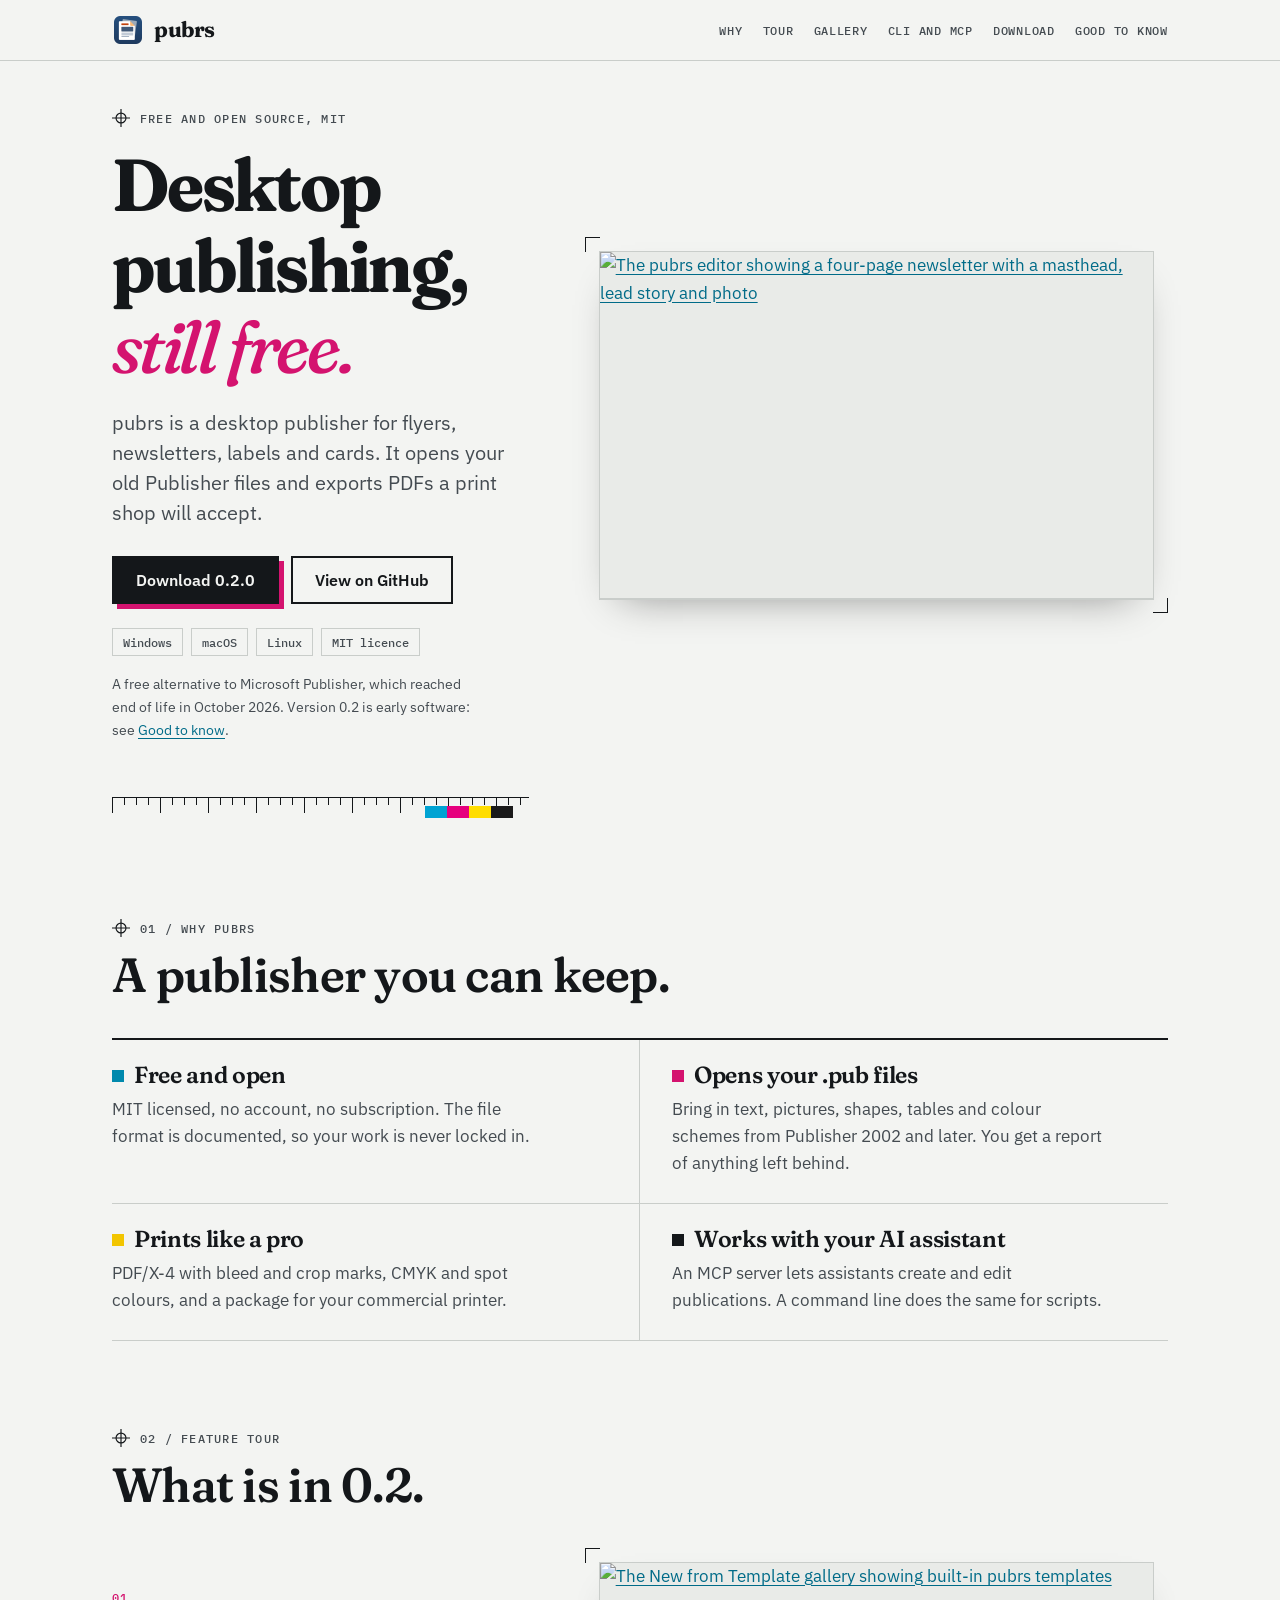
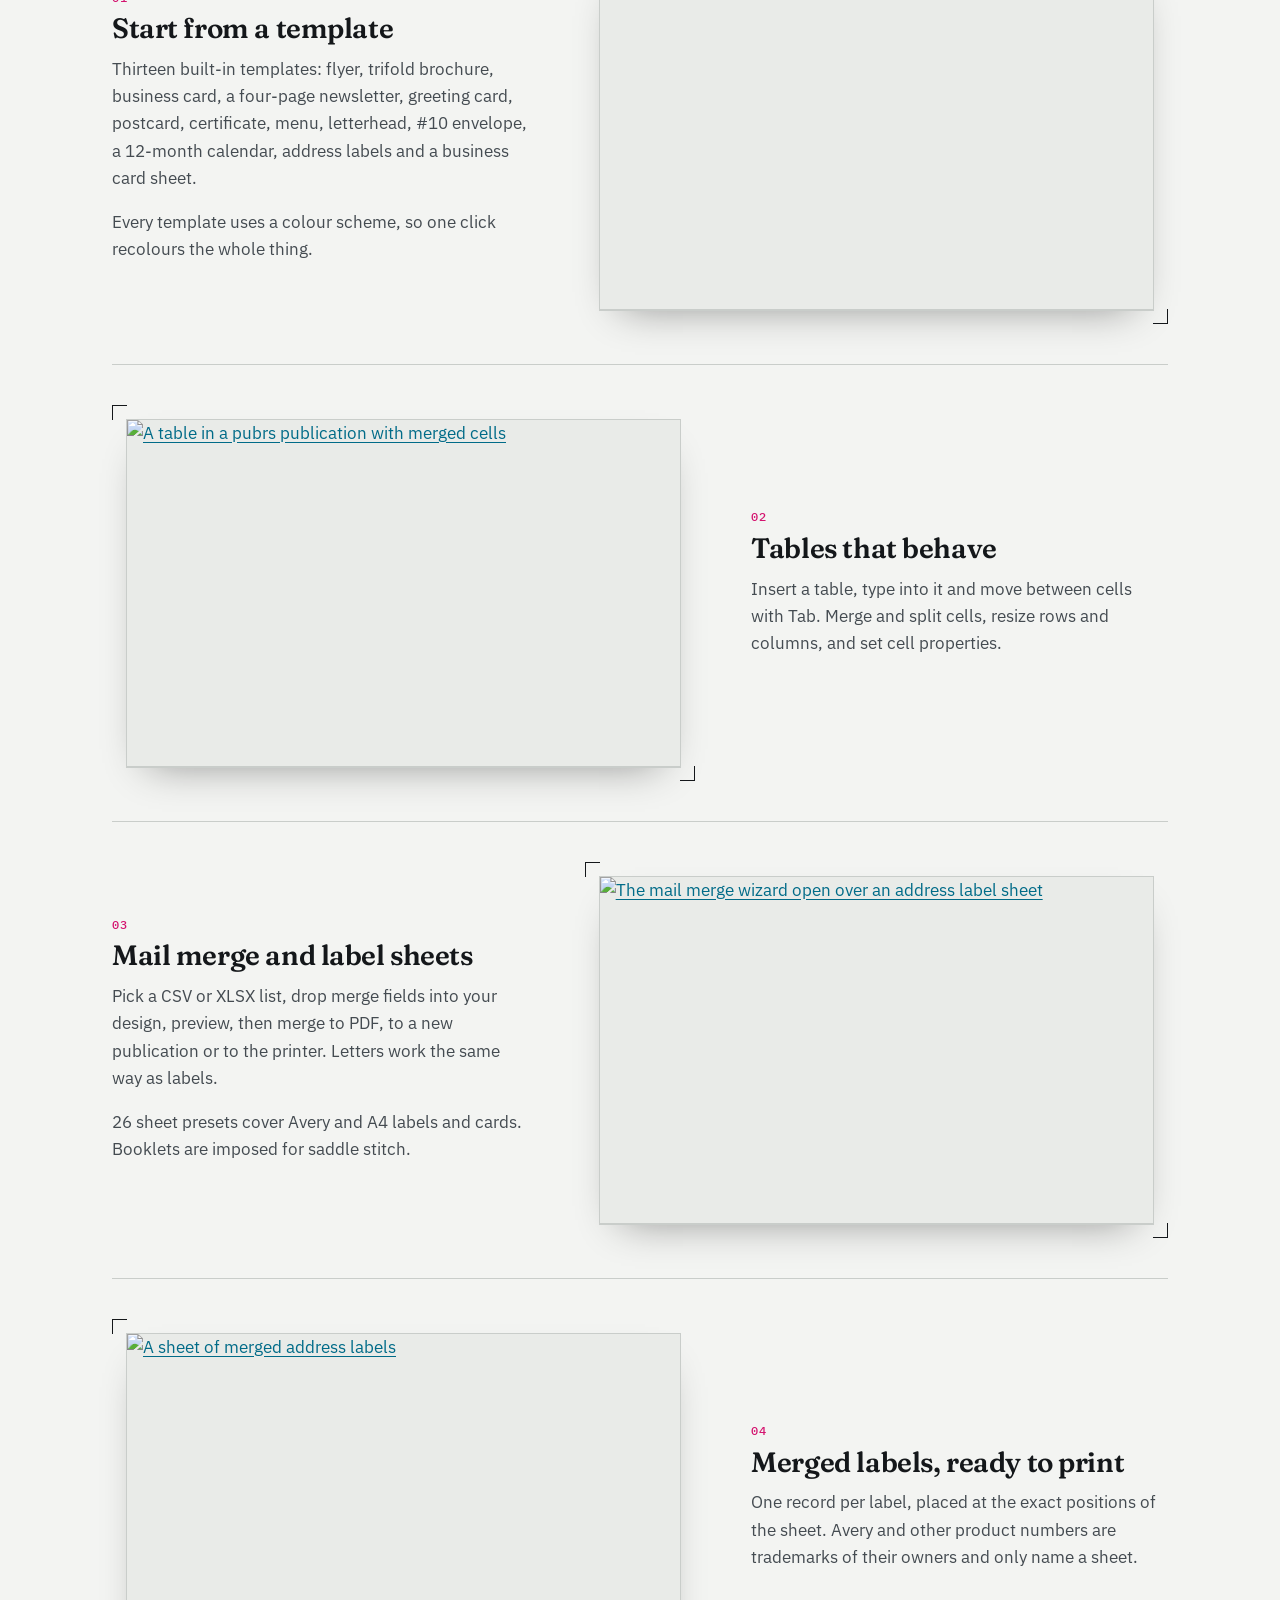
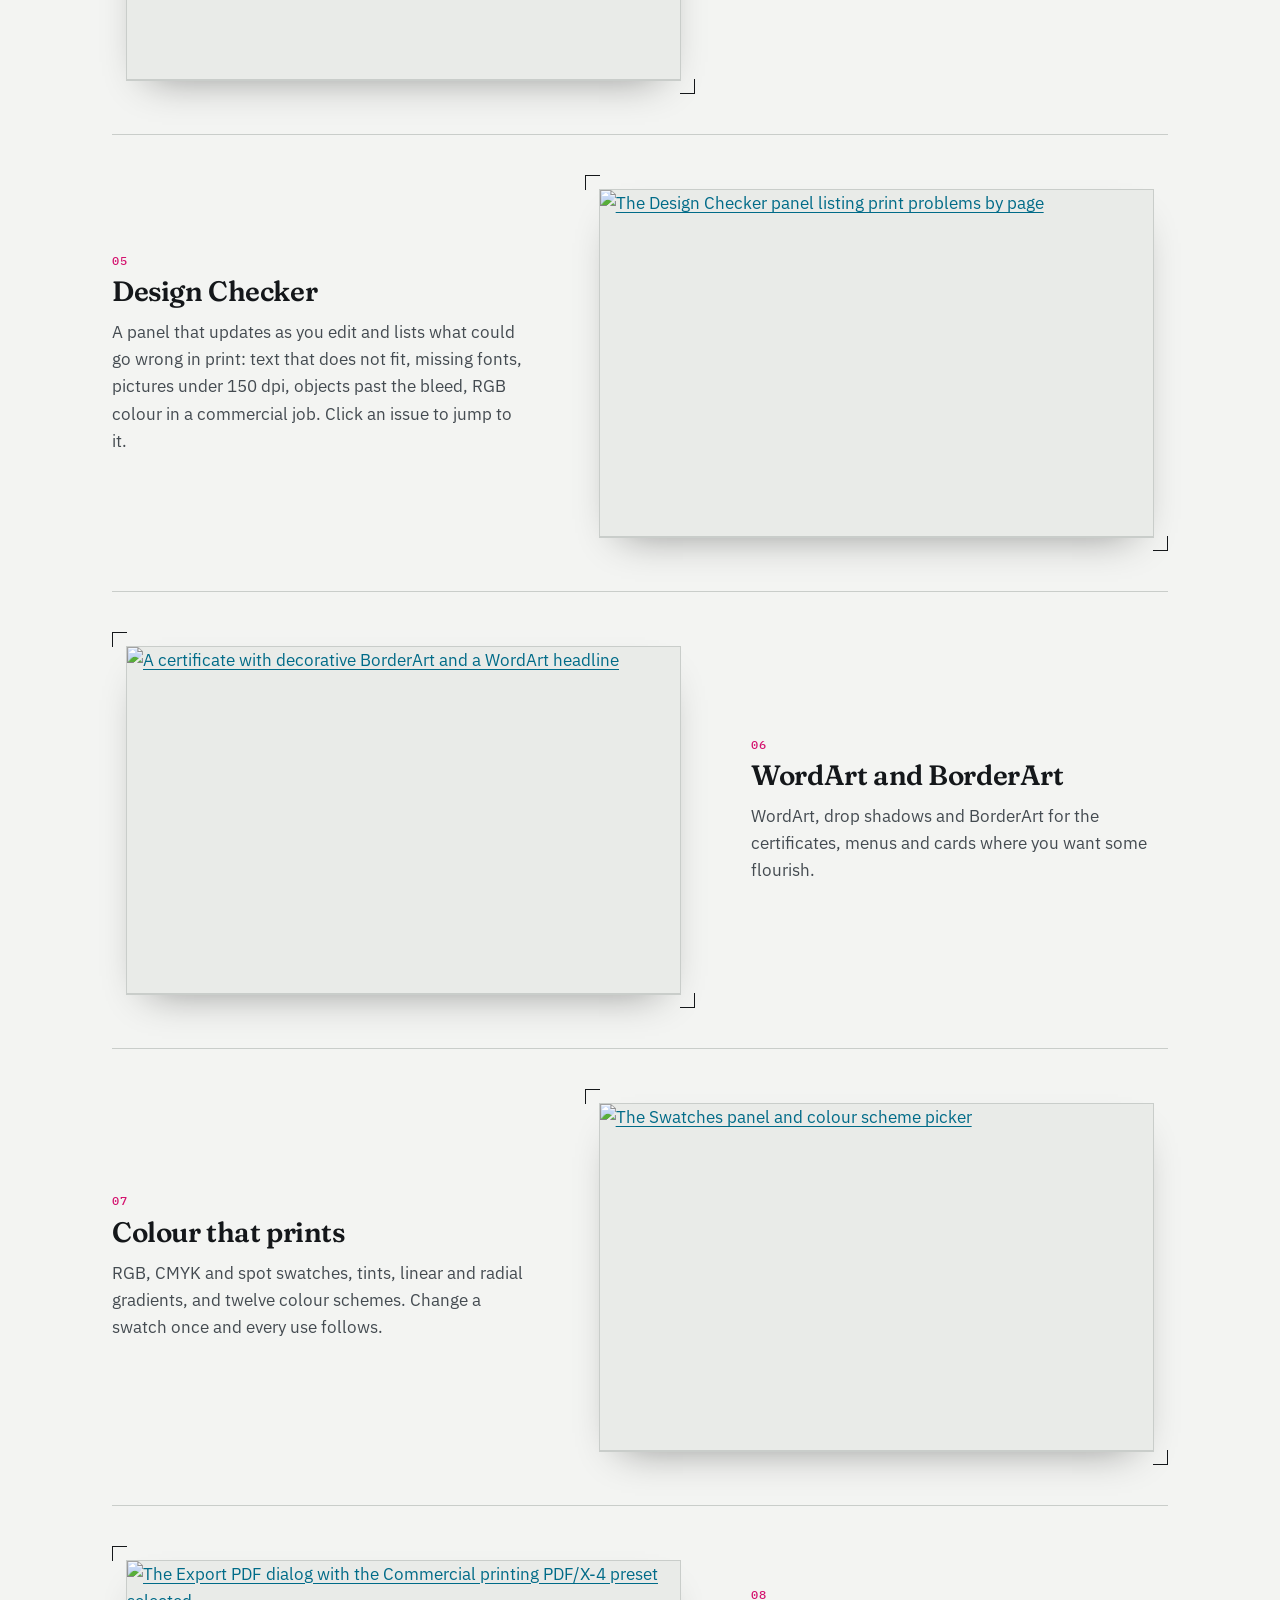
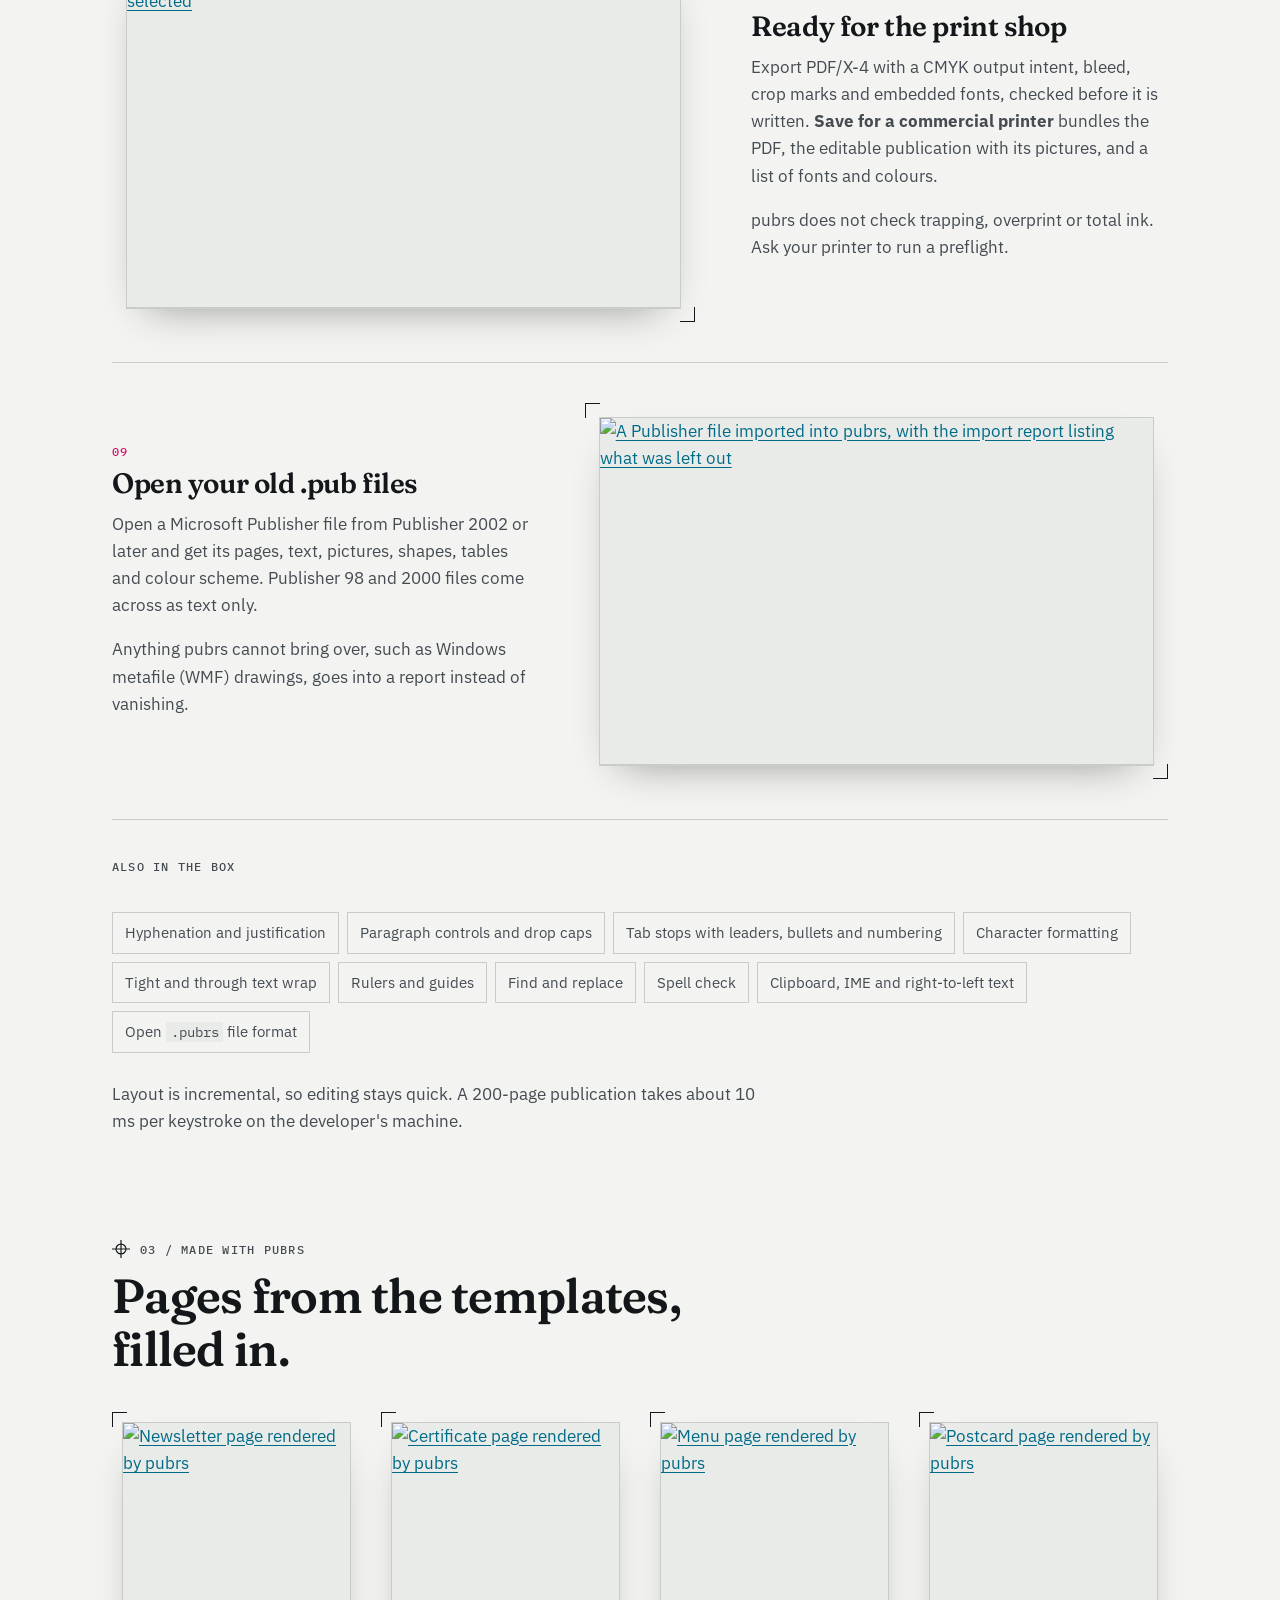
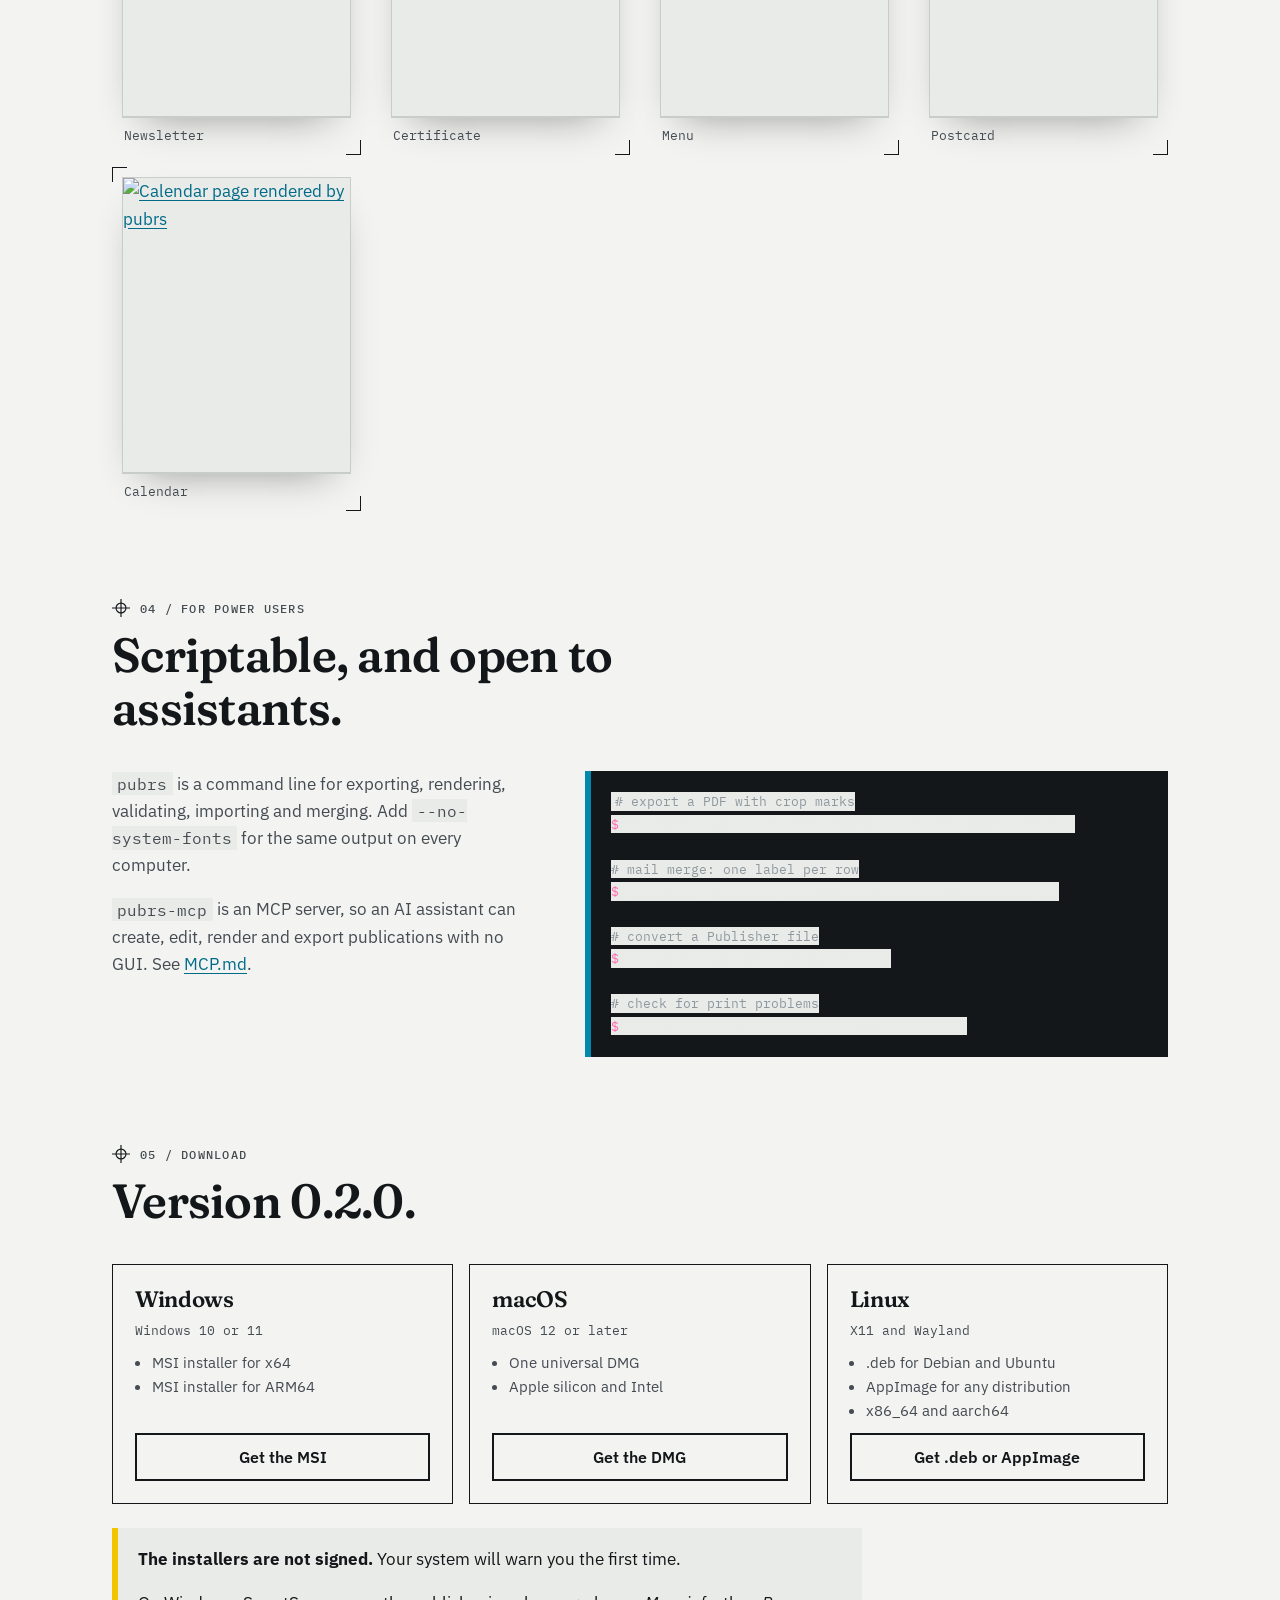
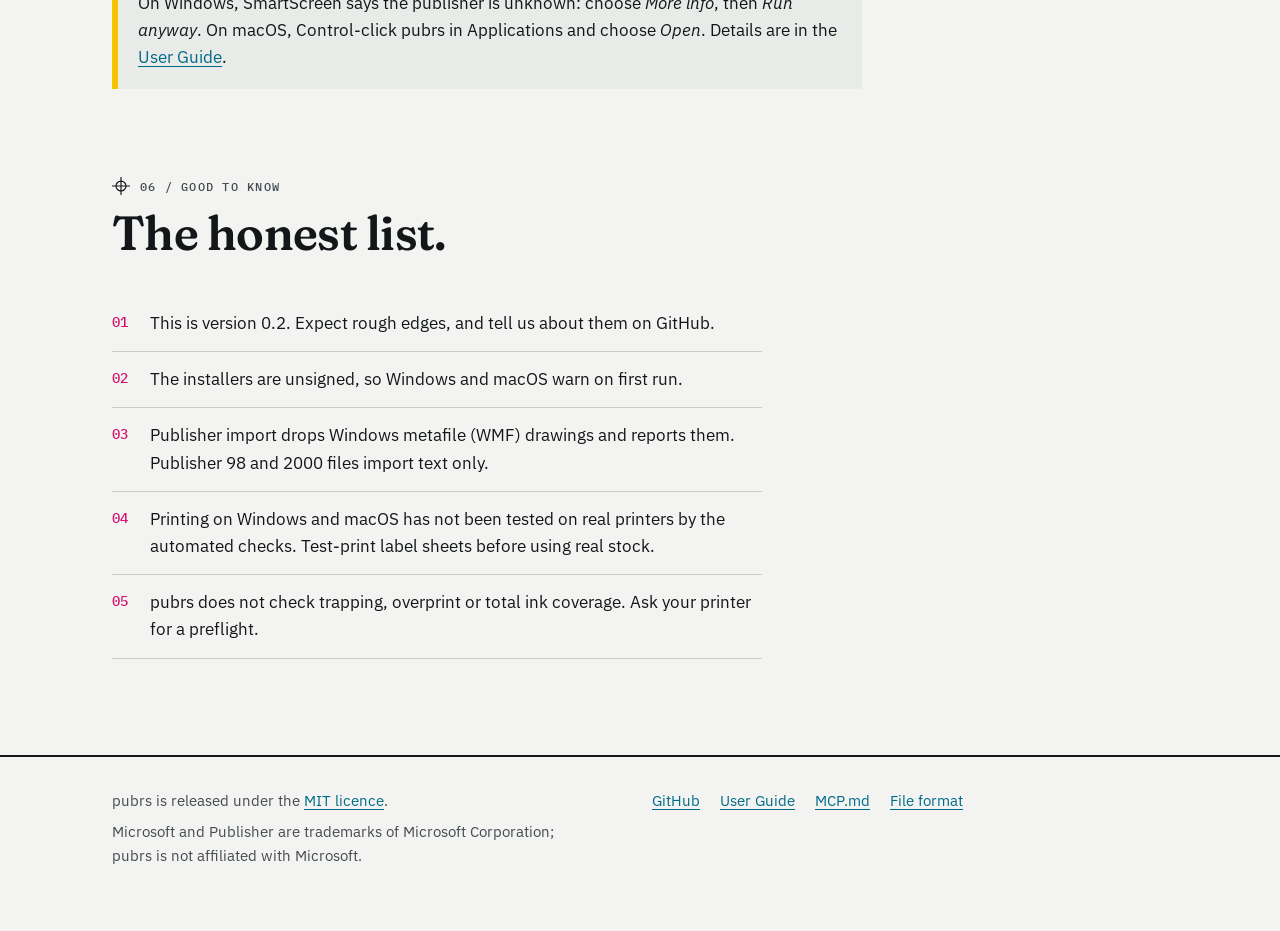
==== site/index.html @ 3fe3d88b "feat(site): project website, README and Pages workflow Co-Authored-By: Claude Opus 5.5 <noreply@anth" ====
<!doctype html>
<html lang="en">
<head>
<meta charset="utf-8">
<meta name="viewport" content="width=device-width, initial-scale=1">
<title>pubrs - a free desktop publisher</title>
<meta name="description" content="pubrs is a free, open-source desktop publishing app for Windows, macOS and Linux. It opens Microsoft Publisher (.pub) files and exports print-shop PDF/X-4.">
<meta property="og:type" content="website">
<meta property="og:title" content="pubrs - a free desktop publisher">
<meta property="og:description" content="Free, open-source desktop publishing for Windows, macOS and Linux. Opens .pub files, mail merge, labels, PDF/X-4 for print shops.">
<meta property="og:image" content="https://donaldsteele.github.io/pubrs/assets/screens/newsletter.png">
<meta property="og:url" content="https://donaldsteele.github.io/pubrs/">
<meta name="twitter:card" content="summary_large_image">
<meta name="color-scheme" content="light dark">
<link rel="icon" type="image/png" href="favicon.png">
<link rel="apple-touch-icon" href="icon.png">
<link rel="preconnect" href="https://fonts.googleapis.com">
<link rel="preconnect" href="https://fonts.gstatic.com" crossorigin>
<link href="https://fonts.googleapis.com/css2?family=Fraunces:ital,opsz,wght@0,9..144,500..700;1,9..144,500&amp;family=IBM+Plex+Mono:wght@400;500&amp;family=IBM+Plex+Sans:wght@400;500;600&amp;display=swap" rel="stylesheet">
<link rel="stylesheet" href="styles.css">
</head>
<body>
<a class="skip" href="#main">Skip to content</a>
<header class="top">
<div class="wrap">
<a class="brand" href="#top"><img src="icon.png" width="32" height="32" alt="">pubrs</a>
<nav aria-label="Sections"><a href="#why">Why</a><a href="#tour" class="opt">Tour</a><a href="#made" class="opt">Gallery</a><a href="#power" class="opt">CLI and MCP</a><a href="#download">Download</a><a href="#good-to-know" class="opt">Good to know</a></nav>
</div>
</header>
<main id="main">
<div class="hero" id="top">
<div class="wrap">
<div>
<p class="folio"><svg class="reg" viewBox="0 0 20 20" fill="none" stroke="currentColor" stroke-width="1.3" aria-hidden="true"><circle cx="10" cy="10" r="5.5"/><path d="M10 0v20M0 10h20"/></svg><span>Free and open source, MIT</span></p>
<h1>Desktop publishing, <em>still free.</em></h1>
<p class="lede">pubrs is a desktop publisher for flyers, newsletters, labels and cards. It opens your old Publisher files and exports PDFs a print shop will accept.</p>
<div class="cta"><a class="btn primary" href="https://github.com/donaldsteele/pubrs/releases/latest">Download 0.2.0</a><a class="btn secondary" href="https://github.com/donaldsteele/pubrs">View on GitHub</a></div>
<ul class="badges" aria-label="Platforms"><li>Windows</li><li>macOS</li><li>Linux</li><li>MIT licence</li></ul>
<p class="hero-note">A free alternative to Microsoft Publisher, which reached end of life in October 2026. Version 0.2 is early software: see <a href="#good-to-know">Good to know</a>.</p>
</div>
<figure class="frame"><a href="assets/screens/newsletter.png" aria-label="Open full size: a newsletter in pubrs"><img src="assets/screens/newsletter.png" width="1600" height="1000" alt="The pubrs editor showing a four-page newsletter with a masthead, lead story and photo" fetchpriority="high"></a></figure>
</div>
<div class="wrap"><div class="ruler" role="presentation"><span class="cmyk" aria-hidden="true"><i></i><i></i><i></i><i></i></span></div></div>
</div>

<section id="why"><div class="wrap">
<div class="sec-head"><p class="folio"><svg class="reg" viewBox="0 0 20 20" fill="none" stroke="currentColor" stroke-width="1.3" aria-hidden="true"><circle cx="10" cy="10" r="5.5"/><path d="M10 0v20M0 10h20"/></svg><span>01 / Why pubrs</span></p><h2>A publisher you can keep.</h2></div>
<div class="why">
<div><h3><span style="background:var(--cyan)"></span>Free and open</h3><p>MIT licensed, no account, no subscription. The file format is documented, so your work is never locked in.</p></div>
<div><h3><span style="background:var(--magenta)"></span>Opens your .pub files</h3><p>Bring in text, pictures, shapes, tables and colour schemes from Publisher 2002 and later. You get a report of anything left behind.</p></div>
<div><h3><span style="background:var(--yellow)"></span>Prints like a pro</h3><p>PDF/X-4 with bleed and crop marks, CMYK and spot colours, and a package for your commercial printer.</p></div>
<div><h3><span style="background:var(--ink)"></span>Works with your AI assistant</h3><p>An MCP server lets assistants create and edit publications. A command line does the same for scripts.</p></div>
</div>
</div></section>

<section id="tour"><div class="wrap">
<div class="sec-head"><p class="folio"><svg class="reg" viewBox="0 0 20 20" fill="none" stroke="currentColor" stroke-width="1.3" aria-hidden="true"><circle cx="10" cy="10" r="5.5"/><path d="M10 0v20M0 10h20"/></svg><span>02 / Feature tour</span></p><h2>What is in 0.2.</h2></div>
<article class="row"><div><span class="tag">01</span><h3>Start from a template</h3><p>Thirteen built-in templates: flyer, trifold brochure, business card, a four-page newsletter, greeting card, postcard, certificate, menu, letterhead, #10 envelope, a 12-month calendar, address labels and a business card sheet.</p><p>Every template uses a colour scheme, so one click recolours the whole thing.</p></div><figure class="frame "><a href="assets/screens/templates.png" aria-label="Open full size: The New from Template gallery showing built-in pubrs templates"><img src="assets/screens/templates.png" width="1600" height="1000" loading="lazy" alt="The New from Template gallery showing built-in pubrs templates"></a></figure></article>
<article class="row flip"><div><span class="tag">02</span><h3>Tables that behave</h3><p>Insert a table, type into it and move between cells with Tab. Merge and split cells, resize rows and columns, and set cell properties.</p></div><figure class="frame "><a href="assets/screens/tables.png" aria-label="Open full size: A table in a pubrs publication with merged cells"><img src="assets/screens/tables.png" width="1600" height="1000" loading="lazy" alt="A table in a pubrs publication with merged cells"></a></figure></article>
<article class="row"><div><span class="tag">03</span><h3>Mail merge and label sheets</h3><p>Pick a CSV or XLSX list, drop merge fields into your design, preview, then merge to PDF, to a new publication or to the printer. Letters work the same way as labels.</p><p>26 sheet presets cover Avery and A4 labels and cards. Booklets are imposed for saddle stitch.</p></div><figure class="frame "><a href="assets/screens/mail-merge.png" aria-label="Open full size: The mail merge wizard open over an address label sheet"><img src="assets/screens/mail-merge.png" width="1600" height="1000" loading="lazy" alt="The mail merge wizard open over an address label sheet"></a></figure></article>
<article class="row flip"><div><span class="tag">04</span><h3>Merged labels, ready to print</h3><p>One record per label, placed at the exact positions of the sheet. Avery and other product numbers are trademarks of their owners and only name a sheet.</p></div><figure class="frame "><a href="assets/screens/merged-labels.png" aria-label="Open full size: A sheet of merged address labels"><img src="assets/screens/merged-labels.png" width="1600" height="1000" loading="lazy" alt="A sheet of merged address labels"></a></figure></article>
<article class="row"><div><span class="tag">05</span><h3>Design Checker</h3><p>A panel that updates as you edit and lists what could go wrong in print: text that does not fit, missing fonts, pictures under 150 dpi, objects past the bleed, RGB colour in a commercial job. Click an issue to jump to it.</p></div><figure class="frame "><a href="assets/screens/design-checker.png" aria-label="Open full size: The Design Checker panel listing print problems by page"><img src="assets/screens/design-checker.png" width="1600" height="1000" loading="lazy" alt="The Design Checker panel listing print problems by page"></a></figure></article>
<article class="row flip"><div><span class="tag">06</span><h3>WordArt and BorderArt</h3><p>WordArt, drop shadows and BorderArt for the certificates, menus and cards where you want some flourish.</p></div><figure class="frame "><a href="assets/screens/wordart.png" aria-label="Open full size: A certificate with decorative BorderArt and a WordArt headline"><img src="assets/screens/wordart.png" width="1600" height="1000" loading="lazy" alt="A certificate with decorative BorderArt and a WordArt headline"></a></figure></article>
<article class="row"><div><span class="tag">07</span><h3>Colour that prints</h3><p>RGB, CMYK and spot swatches, tints, linear and radial gradients, and twelve colour schemes. Change a swatch once and every use follows.</p></div><figure class="frame "><a href="assets/screens/colour.png" aria-label="Open full size: The Swatches panel and colour scheme picker"><img src="assets/screens/colour.png" width="1600" height="1000" loading="lazy" alt="The Swatches panel and colour scheme picker"></a></figure></article>
<article class="row flip"><div><span class="tag">08</span><h3>Ready for the print shop</h3><p>Export PDF/X-4 with a CMYK output intent, bleed, crop marks and embedded fonts, checked before it is written. <strong>Save for a commercial printer</strong> bundles the PDF, the editable publication with its pictures, and a list of fonts and colours.</p><p>pubrs does not check trapping, overprint or total ink. Ask your printer to run a preflight.</p></div><figure class="frame "><a href="assets/screens/export.png" aria-label="Open full size: The Export PDF dialog with the Commercial printing PDF/X-4 preset selected"><img src="assets/screens/export.png" width="1600" height="1000" loading="lazy" alt="The Export PDF dialog with the Commercial printing PDF/X-4 preset selected"></a></figure></article>
<article class="row"><div><span class="tag">09</span><h3>Open your old .pub files</h3><p>Open a Microsoft Publisher file from Publisher 2002 or later and get its pages, text, pictures, shapes, tables and colour scheme. Publisher 98 and 2000 files come across as text only.</p><p>Anything pubrs cannot bring over, such as Windows metafile (WMF) drawings, goes into a report instead of vanishing.</p></div><figure class="frame "><a href="assets/screens/pub-import.png" aria-label="Open full size: A Publisher file imported into pubrs, with the import report listing what was left out"><img src="assets/screens/pub-import.png" width="1600" height="1000" loading="lazy" alt="A Publisher file imported into pubrs, with the import report listing what was left out"></a></figure></article>
<p class="also-title">Also in the box</p>
<ul class="also"><li>Hyphenation and justification</li><li>Paragraph controls and drop caps</li><li>Tab stops with leaders, bullets and numbering</li><li>Character formatting</li><li>Tight and through text wrap</li><li>Rulers and guides</li><li>Find and replace</li><li>Spell check</li><li>Clipboard, IME and right-to-left text</li><li>Open <code>.pubrs</code> file format</li></ul>
<p class="prose" style="color:var(--ink-2);margin-top:28px">Layout is incremental, so editing stays quick. A 200-page publication takes about 10 ms per keystroke on the developer's machine.</p>
</div></section>

<section id="made"><div class="wrap">
<div class="sec-head"><p class="folio"><svg class="reg" viewBox="0 0 20 20" fill="none" stroke="currentColor" stroke-width="1.3" aria-hidden="true"><circle cx="10" cy="10" r="5.5"/><path d="M10 0v20M0 10h20"/></svg><span>03 / Made with pubrs</span></p><h2>Pages from the templates, filled in.</h2></div>
<div class="gallery"><figure class="frame page"><a href="assets/screens/render-newsletter.png" aria-label="Open full size: Newsletter page rendered by pubrs"><img src="assets/screens/render-newsletter.png" width="850" height="1100" loading="lazy" alt="Newsletter page rendered by pubrs"></a><figcaption>Newsletter</figcaption></figure><figure class="frame page"><a href="assets/screens/render-certificate.png" aria-label="Open full size: Certificate page rendered by pubrs"><img src="assets/screens/render-certificate.png" width="850" height="1100" loading="lazy" alt="Certificate page rendered by pubrs"></a><figcaption>Certificate</figcaption></figure><figure class="frame page"><a href="assets/screens/render-menu.png" aria-label="Open full size: Menu page rendered by pubrs"><img src="assets/screens/render-menu.png" width="850" height="1100" loading="lazy" alt="Menu page rendered by pubrs"></a><figcaption>Menu</figcaption></figure><figure class="frame page"><a href="assets/screens/render-postcard.png" aria-label="Open full size: Postcard page rendered by pubrs"><img src="assets/screens/render-postcard.png" width="850" height="1100" loading="lazy" alt="Postcard page rendered by pubrs"></a><figcaption>Postcard</figcaption></figure><figure class="frame page"><a href="assets/screens/render-calendar.png" aria-label="Open full size: Calendar page rendered by pubrs"><img src="assets/screens/render-calendar.png" width="850" height="1100" loading="lazy" alt="Calendar page rendered by pubrs"></a><figcaption>Calendar</figcaption></figure></div>
</div></section>

<section id="power"><div class="wrap">
<div class="sec-head"><p class="folio"><svg class="reg" viewBox="0 0 20 20" fill="none" stroke="currentColor" stroke-width="1.3" aria-hidden="true"><circle cx="10" cy="10" r="5.5"/><path d="M10 0v20M0 10h20"/></svg><span>04 / For power users</span></p><h2>Scriptable, and open to assistants.</h2></div>
<div class="power">
<div>
<p><code>pubrs</code> is a command line for exporting, rendering, validating, importing and merging. Add <code>--no-system-fonts</code> for the same output on every computer.</p>
<p><code>pubrs-mcp</code> is an MCP server, so an AI assistant can create, edit, render and export publications with no GUI. See <a href="https://github.com/donaldsteele/pubrs/blob/main/MCP.md">MCP.md</a>.</p>
</div>
<pre aria-label="Command line examples"><code><span class="c"># export a PDF with crop marks</span>
<span class="p">$ </span>pubrs export brochure.pubrs -o brochure.pdf --crop-marks

<span class="c"># mail merge: one label per row</span>
<span class="p">$ </span>pubrs merge labels.pubrs --data list.csv -o labels.pdf

<span class="c"># convert a Publisher file</span>
<span class="p">$ </span>pubrs import old.pub -o new.pubrs

<span class="c"># check for print problems</span>
<span class="p">$ </span>pubrs validate brochure.pubrs --commercial</code></pre>
</div>
</div></section>

<section id="download"><div class="wrap">
<div class="sec-head"><p class="folio"><svg class="reg" viewBox="0 0 20 20" fill="none" stroke="currentColor" stroke-width="1.3" aria-hidden="true"><circle cx="10" cy="10" r="5.5"/><path d="M10 0v20M0 10h20"/></svg><span>05 / Download</span></p><h2>Version 0.2.0.</h2></div>
<div class="dl">
<div class="card"><h3>Windows</h3><p class="req">Windows 10 or 11</p><ul><li>MSI installer for x64</li><li>MSI installer for ARM64</li></ul><a class="btn" href="https://github.com/donaldsteele/pubrs/releases/latest">Get the MSI</a></div>
<div class="card"><h3>macOS</h3><p class="req">macOS 12 or later</p><ul><li>One universal DMG</li><li>Apple silicon and Intel</li></ul><a class="btn" href="https://github.com/donaldsteele/pubrs/releases/latest">Get the DMG</a></div>
<div class="card"><h3>Linux</h3><p class="req">X11 and Wayland</p><ul><li>.deb for Debian and Ubuntu</li><li>AppImage for any distribution</li><li>x86_64 and aarch64</li></ul><a class="btn" href="https://github.com/donaldsteele/pubrs/releases/latest">Get .deb or AppImage</a></div>
</div>
<div class="warn">
<p><strong>The installers are not signed.</strong> Your system will warn you the first time.</p>
<p>On Windows, SmartScreen says the publisher is unknown: choose <em>More info</em>, then <em>Run anyway</em>. On macOS, Control-click pubrs in Applications and choose <em>Open</em>. Details are in the <a href="https://github.com/donaldsteele/pubrs/blob/main/USER_GUIDE.md">User Guide</a>.</p>
</div>
</div></section>

<section id="good-to-know"><div class="wrap">
<div class="sec-head"><p class="folio"><svg class="reg" viewBox="0 0 20 20" fill="none" stroke="currentColor" stroke-width="1.3" aria-hidden="true"><circle cx="10" cy="10" r="5.5"/><path d="M10 0v20M0 10h20"/></svg><span>06 / Good to know</span></p><h2>The honest list.</h2></div>
<ol class="good">
<li><span>This is version 0.2. Expect rough edges, and tell us about them on GitHub.</span></li>
<li><span>The installers are unsigned, so Windows and macOS warn on first run.</span></li>
<li><span>Publisher import drops Windows metafile (WMF) drawings and reports them. Publisher 98 and 2000 files import text only.</span></li>
<li><span>Printing on Windows and macOS has not been tested on real printers by the automated checks. Test-print label sheets before using real stock.</span></li>
<li><span>pubrs does not check trapping, overprint or total ink coverage. Ask your printer for a preflight.</span></li>
</ol>
</div></section>
</main>

<footer>
<div class="wrap">
<div>
<p>pubrs is released under the <a href="https://github.com/donaldsteele/pubrs/blob/main/LICENSE">MIT licence</a>.</p>
<p>Microsoft and Publisher are trademarks of Microsoft Corporation; pubrs is not affiliated with Microsoft.</p>
</div>
<ul aria-label="Documentation">
<li><a href="https://github.com/donaldsteele/pubrs">GitHub</a></li>
<li><a href="https://github.com/donaldsteele/pubrs/blob/main/USER_GUIDE.md">User Guide</a></li>
<li><a href="https://github.com/donaldsteele/pubrs/blob/main/MCP.md">MCP.md</a></li>
<li><a href="https://github.com/donaldsteele/pubrs/blob/main/FILE_FORMAT.md">File format</a></li>
</ul>
</div>
</footer>
</body>
</html>
---- site/styles.css ----
:root {
  --paper: #f3f4f2;
  --paper-2: #e9ebe8;
  --ink: #14171a;
  --ink-2: #444b51;
  --rule: #c9cdca;
  --cyan: #0089ad;
  --cyan-text: #006b88;
  --magenta: #d4136f;
  --yellow: #f2c500;
  --btn-bg: #14171a;
  --btn-fg: #f3f4f2;
  --frame: #ffffff;
  --display: "Fraunces", "Iowan Old Style", "Palatino Linotype", Palatino, Georgia, serif;
  --body: "IBM Plex Sans", "Segoe UI", system-ui, -apple-system, "Helvetica Neue", Arial, sans-serif;
  --mono: "IBM Plex Mono", ui-monospace, "SF Mono", Menlo, Consolas, "Liberation Mono", monospace;
}
@media (prefers-color-scheme: dark) {
  :root {
    --paper: #101315;
    --paper-2: #181c1f;
    --ink: #eceeed;
    --ink-2: #aab1b6;
    --rule: #2f363b;
    --cyan: #3cc0e3;
    --cyan-text: #5cc9e8;
    --magenta: #ff5ba6;
    --yellow: #ffd426;
    --btn-bg: #eceeed;
    --btn-fg: #101315;
    --frame: #1d2226;
  }
}

* { box-sizing: border-box; }
html { scroll-behavior: smooth; -webkit-text-size-adjust: 100%; }
@media (prefers-reduced-motion: reduce) { html { scroll-behavior: auto; } * { transition: none !important; } }

body {
  margin: 0;
  background: var(--paper);
  color: var(--ink);
  font: 400 1.0625rem/1.6 var(--body);
  overflow-wrap: break-word;
}
img { max-width: 100%; height: auto; display: block; }
a { color: var(--cyan-text); text-underline-offset: 3px; }
a:hover { color: var(--magenta); }
:focus-visible { outline: 3px solid var(--magenta); outline-offset: 3px; border-radius: 2px; }
code, pre, kbd { font-family: var(--mono); }
code { font-size: 0.92em; background: var(--paper-2); padding: 0.1em 0.35em; }
h1, h2, h3 { font-family: var(--display); font-weight: 600; line-height: 1.1; letter-spacing: -0.015em; margin: 0; font-variation-settings: "SOFT" 50, "WONK" 0; }
p { margin: 0 0 1em; }

.wrap { width: 100%; max-width: 70rem; margin: 0 auto; padding: 0 16px; }
@media (min-width: 720px) { .wrap { padding: 0 32px; } }
.prose { max-width: 65ch; }

.skip { position: absolute; left: -999px; top: 0; background: var(--ink); color: var(--paper); padding: 8px 14px; z-index: 10; }
.skip:focus { left: 8px; top: 8px; }

/* header */
.top { border-bottom: 1px solid var(--rule); }
.top .wrap { display: flex; align-items: center; justify-content: space-between; gap: 16px; padding-top: 14px; padding-bottom: 14px; flex-wrap: wrap; }
.brand { display: inline-flex; align-items: center; gap: 10px; font: 700 1.35rem/1 var(--display); color: var(--ink); text-decoration: none; letter-spacing: -0.02em; }
.brand img { width: 32px; height: 32px; }
.top nav { display: flex; gap: 6px 20px; flex-wrap: wrap; font: 500 0.78rem/1 var(--mono); text-transform: uppercase; letter-spacing: 0.06em; }
.top nav a { color: var(--ink-2); text-decoration: none; padding: 8px 0; }
.top nav a:hover { color: var(--magenta); }
@media (max-width: 560px) { .top nav .opt { display: none; } }

/* hero */
.hero { padding: 48px 0 0; position: relative; }
.hero .wrap { display: grid; gap: 40px; }
@media (min-width: 960px) { .hero .wrap { grid-template-columns: minmax(0, 5fr) minmax(0, 7fr); align-items: center; gap: 56px; } }
.folio { font: 500 0.78rem/1.2 var(--mono); text-transform: uppercase; letter-spacing: 0.1em; color: var(--ink-2); margin-bottom: 18px; display: flex; align-items: center; gap: 10px; }
.reg { width: 18px; height: 18px; flex: none; color: var(--ink); }
.hero h1 { font-size: clamp(2.6rem, 7vw, 4.6rem); font-weight: 700; letter-spacing: -0.03em; }
.hero h1 em { font-style: italic; font-weight: 500; color: var(--magenta); }
.lede { font-size: 1.25rem; line-height: 1.5; color: var(--ink-2); margin: 20px 0 28px; max-width: 34ch; }
.cta { display: flex; flex-wrap: wrap; gap: 12px; margin-bottom: 24px; }
.btn { display: inline-flex; align-items: center; min-height: 48px; padding: 0 22px; font: 600 1rem/1 var(--body); text-decoration: none; border: 2px solid var(--ink); color: var(--ink); background: transparent; }
.btn.primary { background: var(--btn-bg); color: var(--btn-fg); box-shadow: 5px 5px 0 var(--magenta); }
.btn.primary:hover { color: var(--btn-fg); transform: translate(-1px, -1px); box-shadow: 6px 6px 0 var(--magenta); }
.btn.secondary:hover { background: var(--ink); color: var(--paper); }
.badges { list-style: none; margin: 0; padding: 0; display: flex; flex-wrap: wrap; gap: 8px; font: 500 0.78rem/1 var(--mono); }
.badges li { border: 1px solid var(--rule); padding: 7px 10px; color: var(--ink-2); }
.hero-note { font-size: 0.9rem; color: var(--ink-2); margin: 16px 0 0; max-width: 46ch; }

/* ruler under hero */
.ruler { margin-top: 56px; height: 34px; border-top: 1px solid var(--ink); position: relative; color: var(--ink-2);
  background:
    repeating-linear-gradient(90deg, var(--ink) 0 1px, transparent 1px 12px) 0 0 / 100% 7px no-repeat,
    repeating-linear-gradient(90deg, var(--ink) 0 1px, transparent 1px 48px) 0 0 / 100% 15px no-repeat; }
.cmyk { position: absolute; right: 16px; top: 8px; display: flex; gap: 0; }
.cmyk i { width: 22px; height: 12px; display: block; }
.cmyk i:nth-child(1) { background: #00a3d3; } .cmyk i:nth-child(2) { background: #e6007e; }
.cmyk i:nth-child(3) { background: #ffdd00; } .cmyk i:nth-child(4) { background: #1a1a1a; }
@media (prefers-color-scheme: dark) { .cmyk i:nth-child(4) { background: #eceeed; } }

/* image frames with crop marks */
.frame { margin: 0; position: relative; padding: 14px; }
.frame a { display: block; background: var(--frame); border: 1px solid var(--rule); box-shadow: 0 1px 0 var(--rule), 0 18px 40px -22px rgba(0, 0, 0, 0.45); }
.frame img { width: 100%; aspect-ratio: 16 / 10; object-fit: cover; object-position: top left; background:
  linear-gradient(var(--paper-2), var(--paper-2)); }
.frame.page img { aspect-ratio: 17 / 22; object-fit: contain; object-position: center; }
.frame::before, .frame::after { content: ""; position: absolute; width: 14px; height: 14px; border-color: var(--ink); border-style: solid; pointer-events: none; }
.frame::before { top: 0; left: 0; border-width: 1px 0 0 1px; }
.frame::after { bottom: 0; right: 0; border-width: 0 1px 1px 0; }
.frame figcaption { font: 400 0.8rem/1.4 var(--mono); color: var(--ink-2); padding: 10px 2px 0; }

/* sections */
section { padding: 88px 0 0; }
.sec-head { margin-bottom: 36px; }
.sec-head .folio { margin-bottom: 12px; }
.sec-head h2 { font-size: clamp(1.9rem, 4.5vw, 3rem); max-width: 20ch; }

.why { display: grid; gap: 0; border-top: 2px solid var(--ink); }
@media (min-width: 720px) { .why { grid-template-columns: repeat(2, 1fr); } .why > div:nth-child(odd) { border-right: 1px solid var(--rule); padding-right: 32px; } .why > div:nth-child(even) { padding-left: 32px; } }
.why > div { padding: 22px 0 26px; border-bottom: 1px solid var(--rule); }
.why h3 { font-size: 1.45rem; margin-bottom: 8px; }
.why h3 span { display: inline-block; width: 12px; height: 12px; margin-right: 10px; vertical-align: 1px; }
.why p { margin: 0; color: var(--ink-2); max-width: 44ch; }

.row { display: grid; gap: 22px; padding: 40px 0; border-bottom: 1px solid var(--rule); align-items: center; }
.row:first-of-type { padding-top: 0; }
@media (min-width: 900px) {
  .row { grid-template-columns: minmax(0, 5fr) minmax(0, 7fr); gap: 56px; }
  .row.flip { grid-template-columns: minmax(0, 7fr) minmax(0, 5fr); }
  .row.flip .frame { order: -1; }
}
.row h3 { font-size: 1.75rem; margin-bottom: 12px; }
.row p { color: var(--ink-2); max-width: 52ch; }
.row ul { margin: 0; padding-left: 1.1em; color: var(--ink-2); max-width: 52ch; }
.row li { margin-bottom: 4px; }
.tag { font: 500 0.72rem/1 var(--mono); text-transform: uppercase; letter-spacing: 0.1em; color: var(--magenta); display: block; margin-bottom: 10px; }

.also { margin-top: 40px; display: flex; flex-wrap: wrap; gap: 8px; list-style: none; padding: 0; }
.also li { border: 1px solid var(--rule); padding: 8px 12px; font-size: 0.92rem; color: var(--ink-2); }
.also-title { font: 500 0.78rem/1 var(--mono); text-transform: uppercase; letter-spacing: 0.1em; margin: 40px 0 12px; color: var(--ink-2); }

.gallery { display: grid; grid-template-columns: repeat(auto-fit, minmax(min(100%, 200px), 1fr)); gap: 12px 20px; }
.gallery .frame { padding: 10px; }

.power { display: grid; gap: 32px; }
@media (min-width: 900px) { .power { grid-template-columns: minmax(0, 5fr) minmax(0, 7fr); gap: 56px; align-items: start; } }
pre { margin: 0; background: #14171a; color: #e9ece9; padding: 20px; overflow-x: auto; font-size: 0.85rem; line-height: 1.65; border-left: 6px solid var(--cyan); }
pre .c { color: #8e989f; }
pre .p { color: #ff6fae; user-select: none; }
.power p { color: var(--ink-2); }

.dl { display: grid; gap: 16px; }
@media (min-width: 800px) { .dl { grid-template-columns: repeat(3, 1fr); } }
.card { border: 1px solid var(--ink); padding: 22px; background: var(--paper); display: flex; flex-direction: column; gap: 10px; }
.card h3 { font-size: 1.4rem; }
.card .req { font: 400 0.8rem/1.4 var(--mono); color: var(--ink-2); margin: 0; }
.card ul { margin: 0; padding-left: 1.1em; color: var(--ink-2); font-size: 0.95rem; }
.card .btn { margin-top: auto; justify-content: center; }
.warn { margin-top: 24px; padding: 18px 20px; border-left: 6px solid var(--yellow); background: var(--paper-2); max-width: 75ch; }
.warn p:last-child { margin-bottom: 0; }

.good { margin: 0; padding: 0; list-style: none; max-width: 65ch; counter-reset: g; }
.good li { counter-increment: g; display: grid; grid-template-columns: 2.4rem 1fr; padding: 14px 0; border-bottom: 1px solid var(--rule); }
.good li::before { content: counter(g, decimal-leading-zero); font: 500 0.85rem/1.9 var(--mono); color: var(--magenta); }

footer { margin-top: 96px; border-top: 2px solid var(--ink); padding: 32px 0 56px; font-size: 0.92rem; color: var(--ink-2); }
footer .wrap { display: grid; gap: 24px; }
@media (min-width: 800px) { footer .wrap { grid-template-columns: 1fr 1fr; } }
footer ul { list-style: none; margin: 0; padding: 0; display: flex; flex-wrap: wrap; gap: 6px 20px; }
footer p { margin: 0 0 8px; max-width: 52ch; }
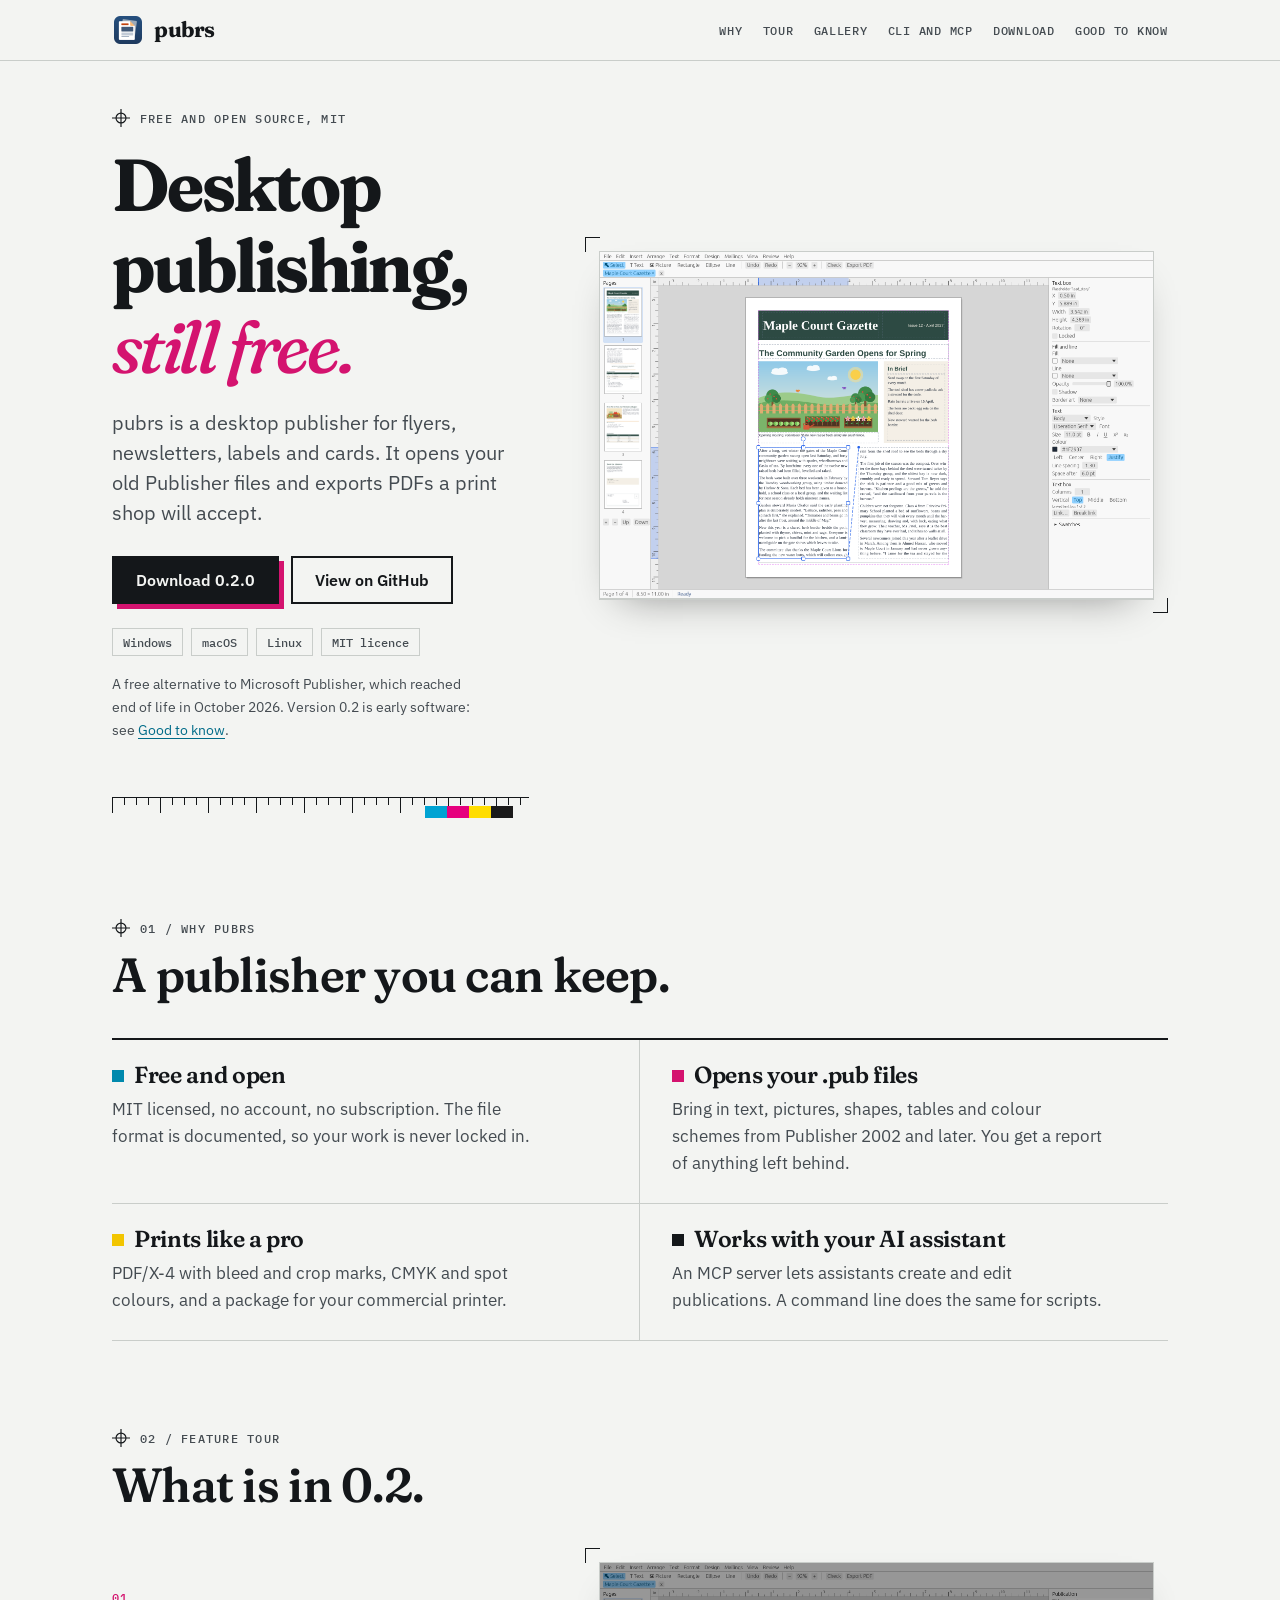
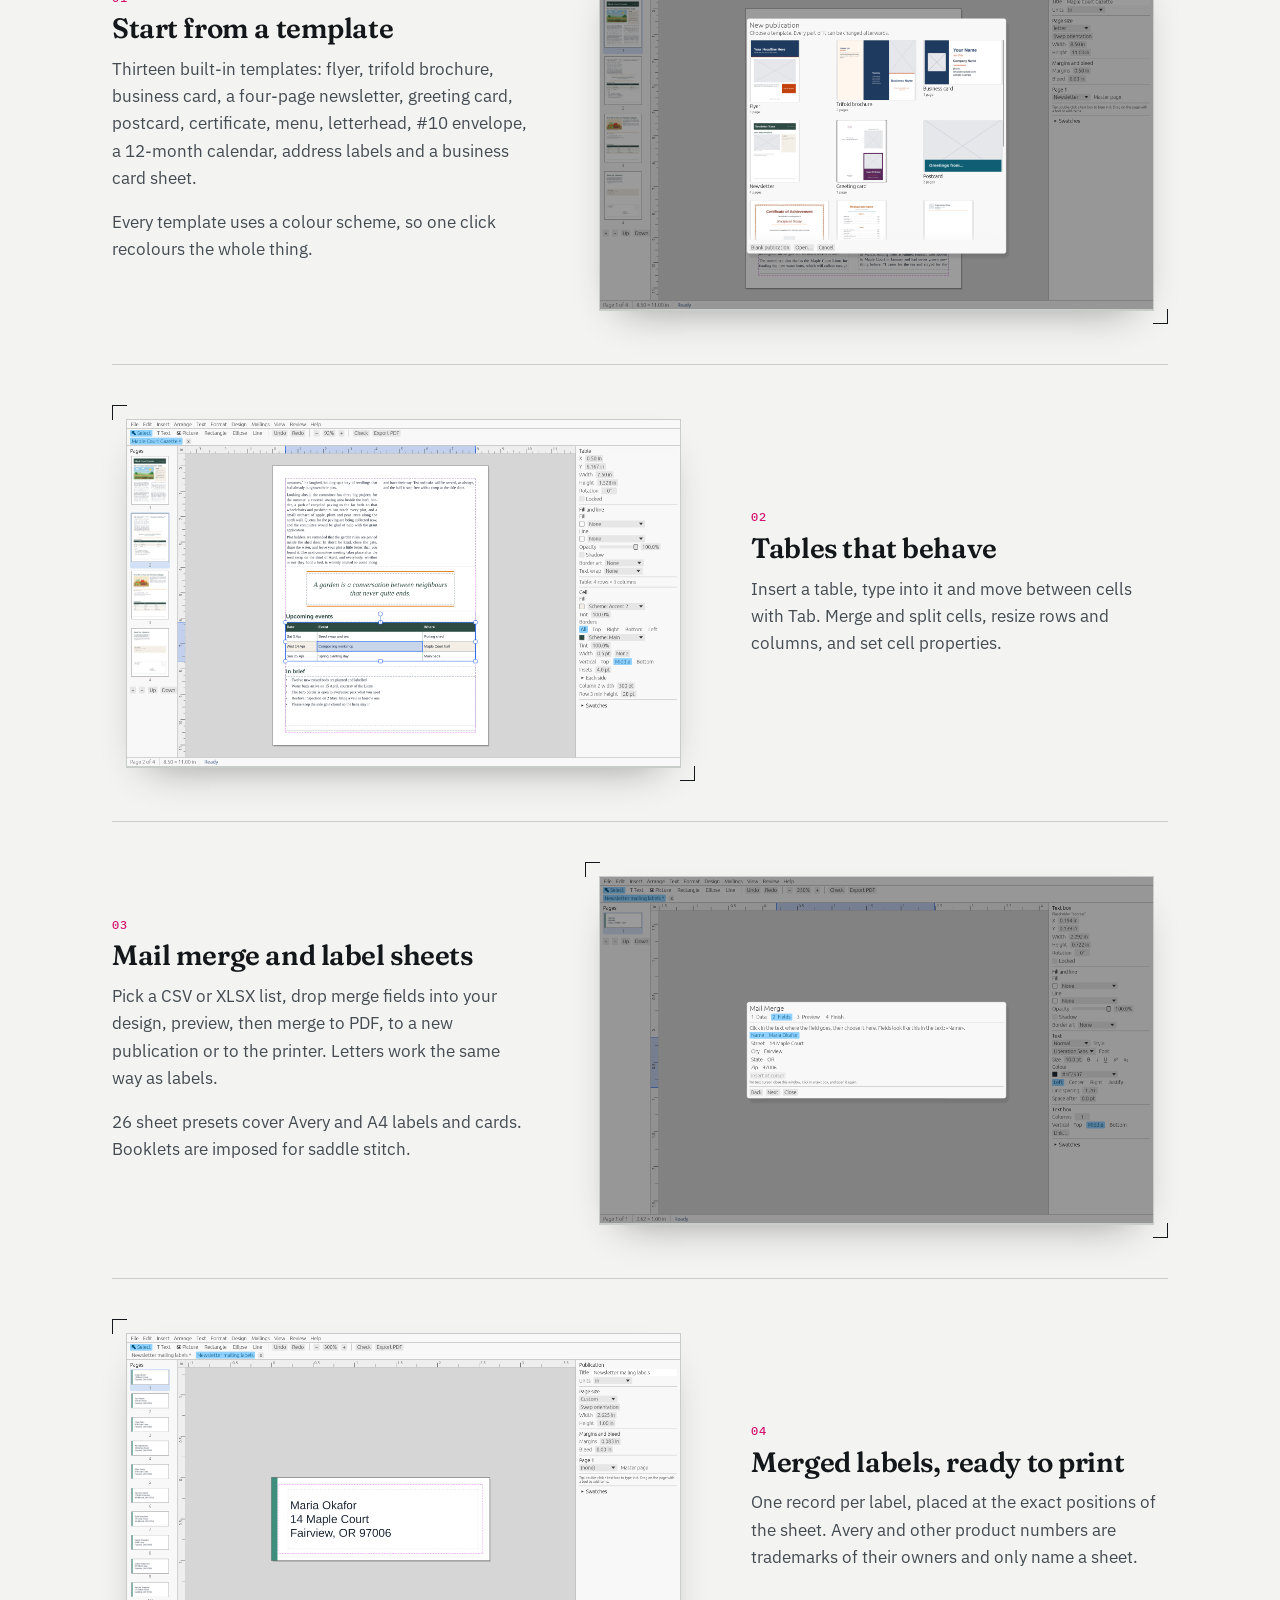
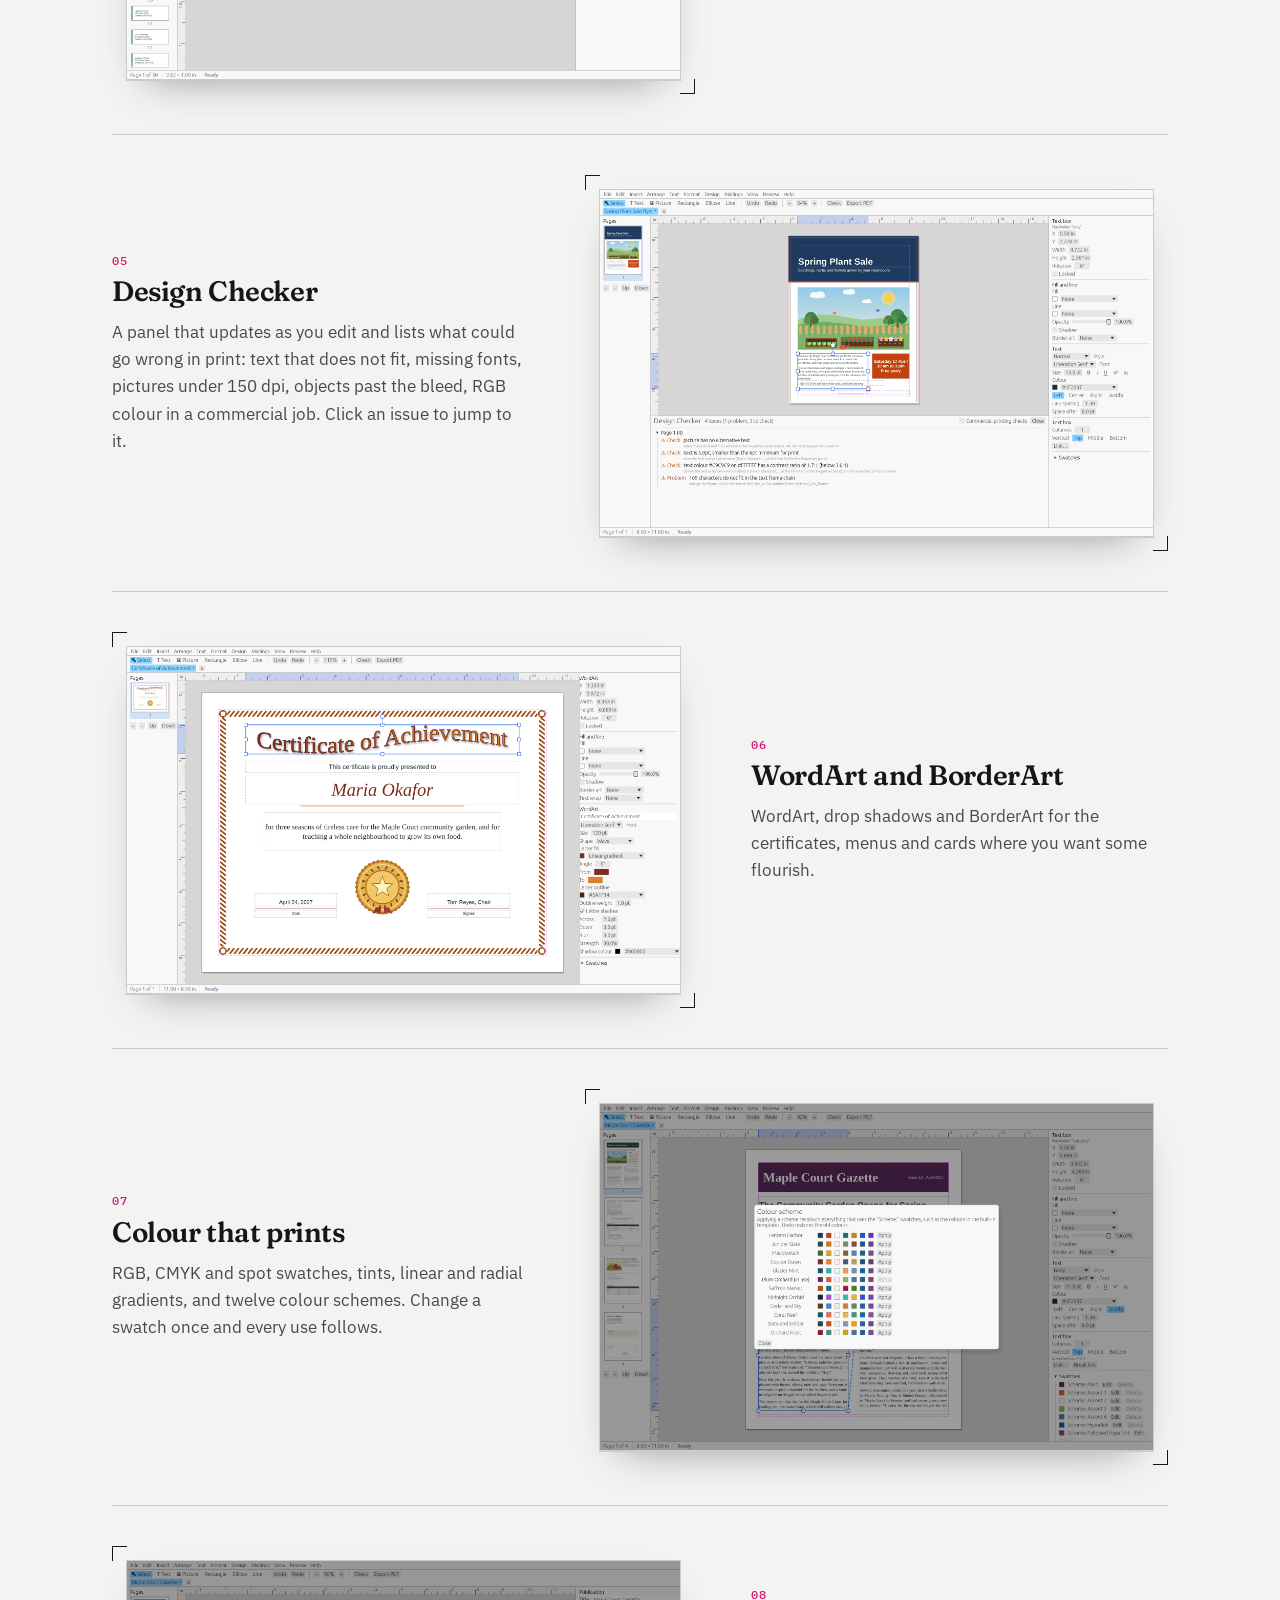
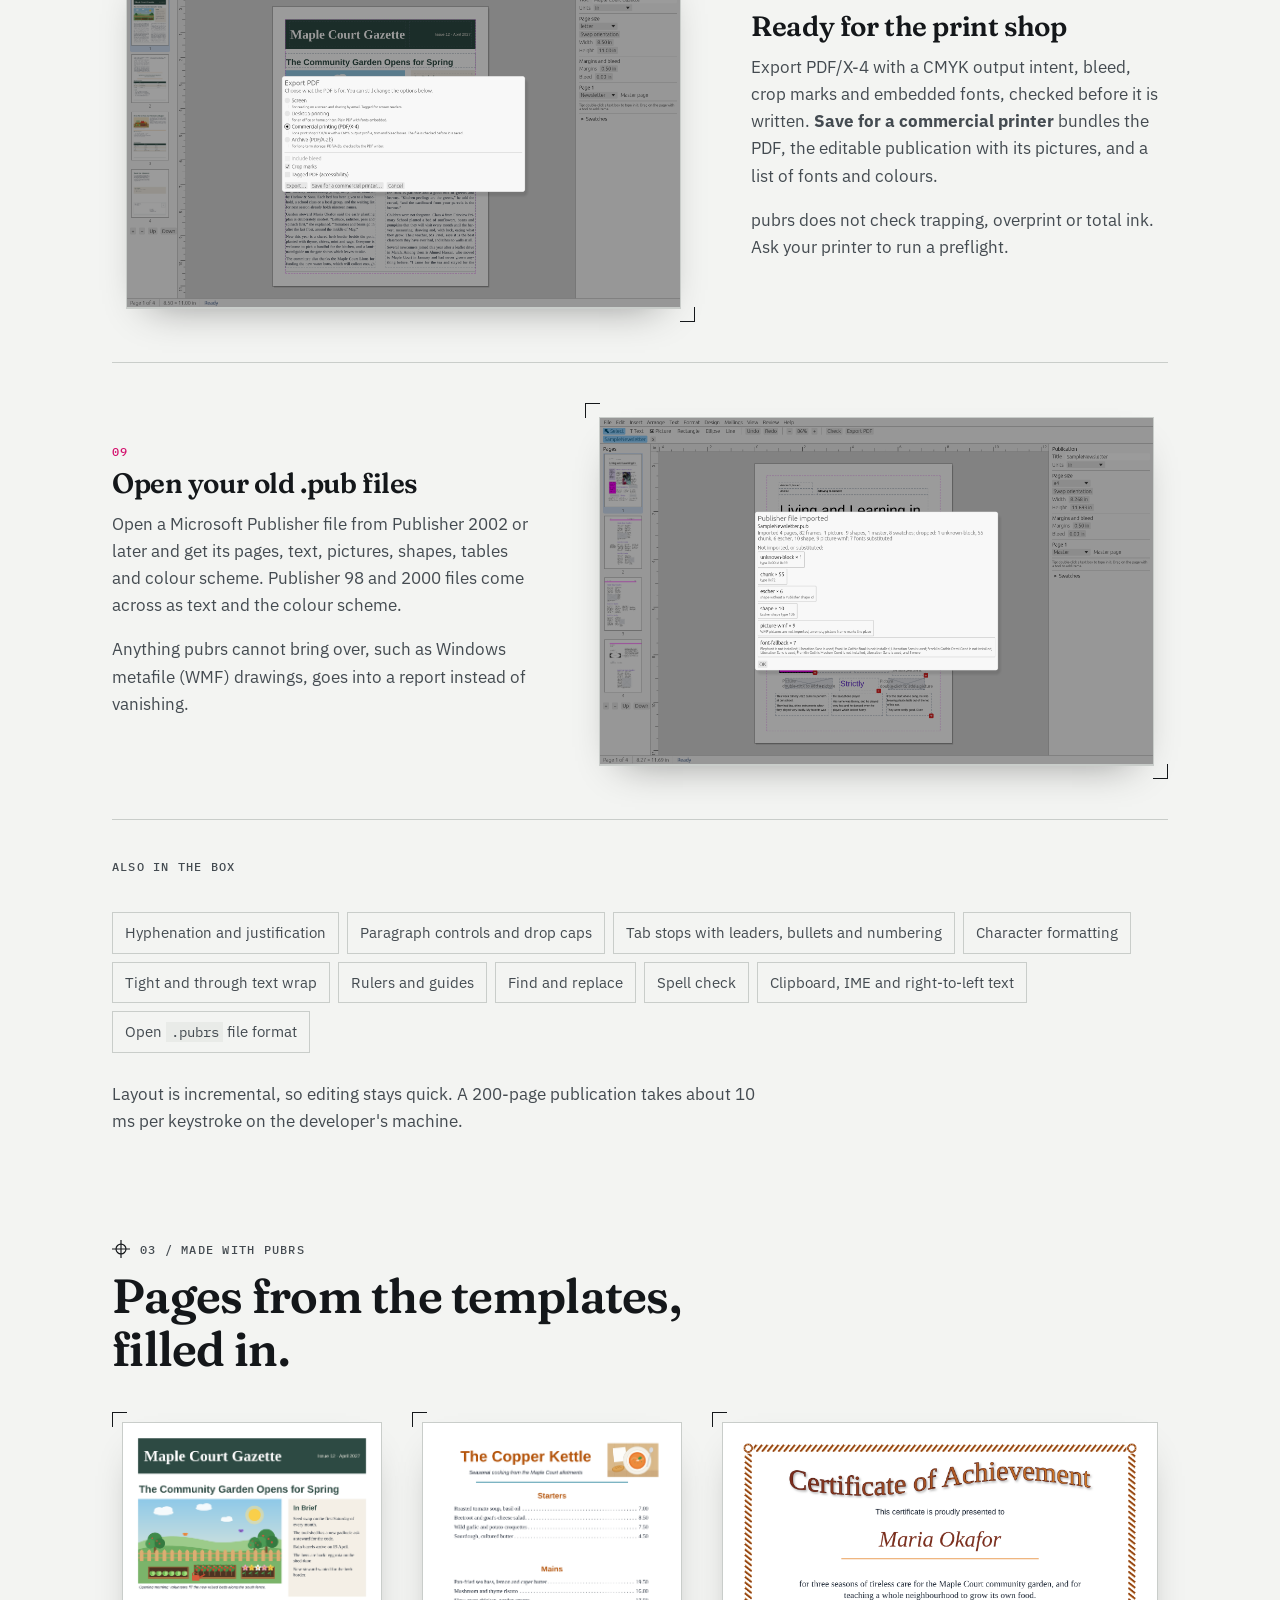
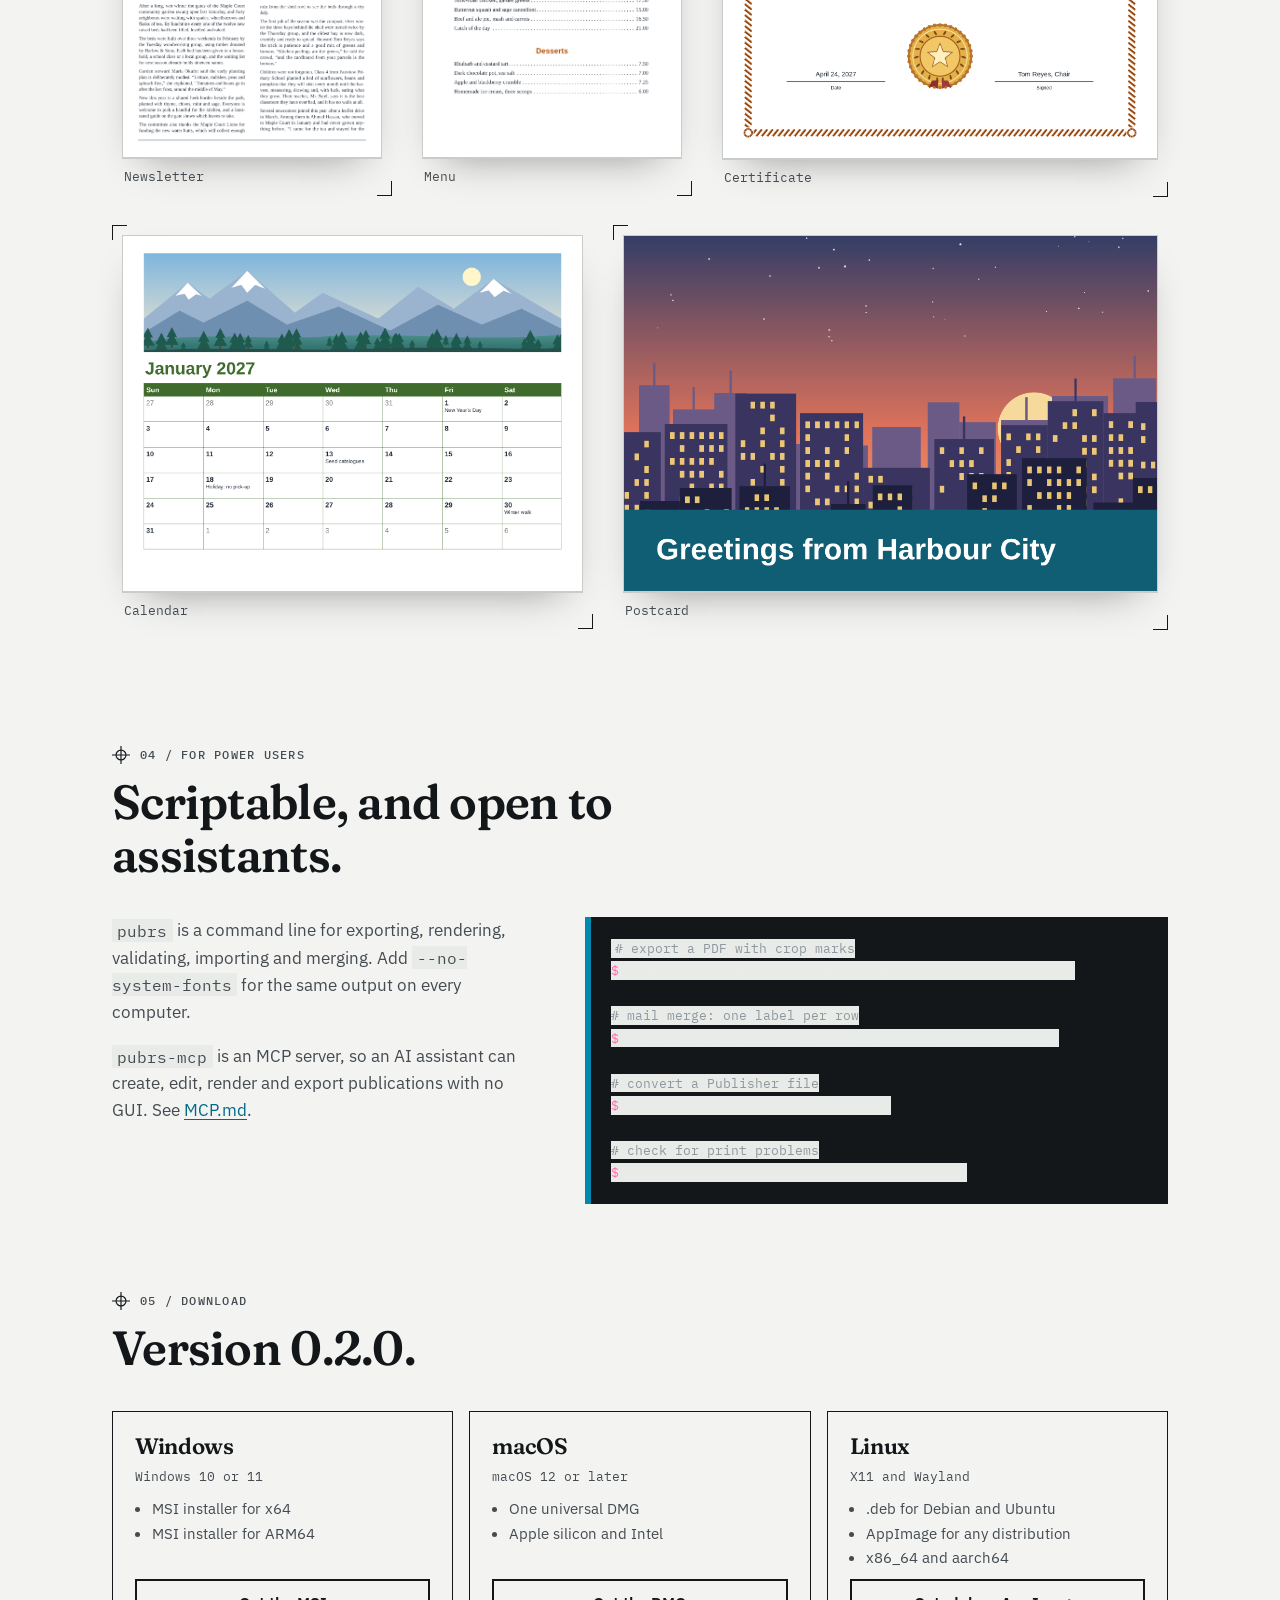
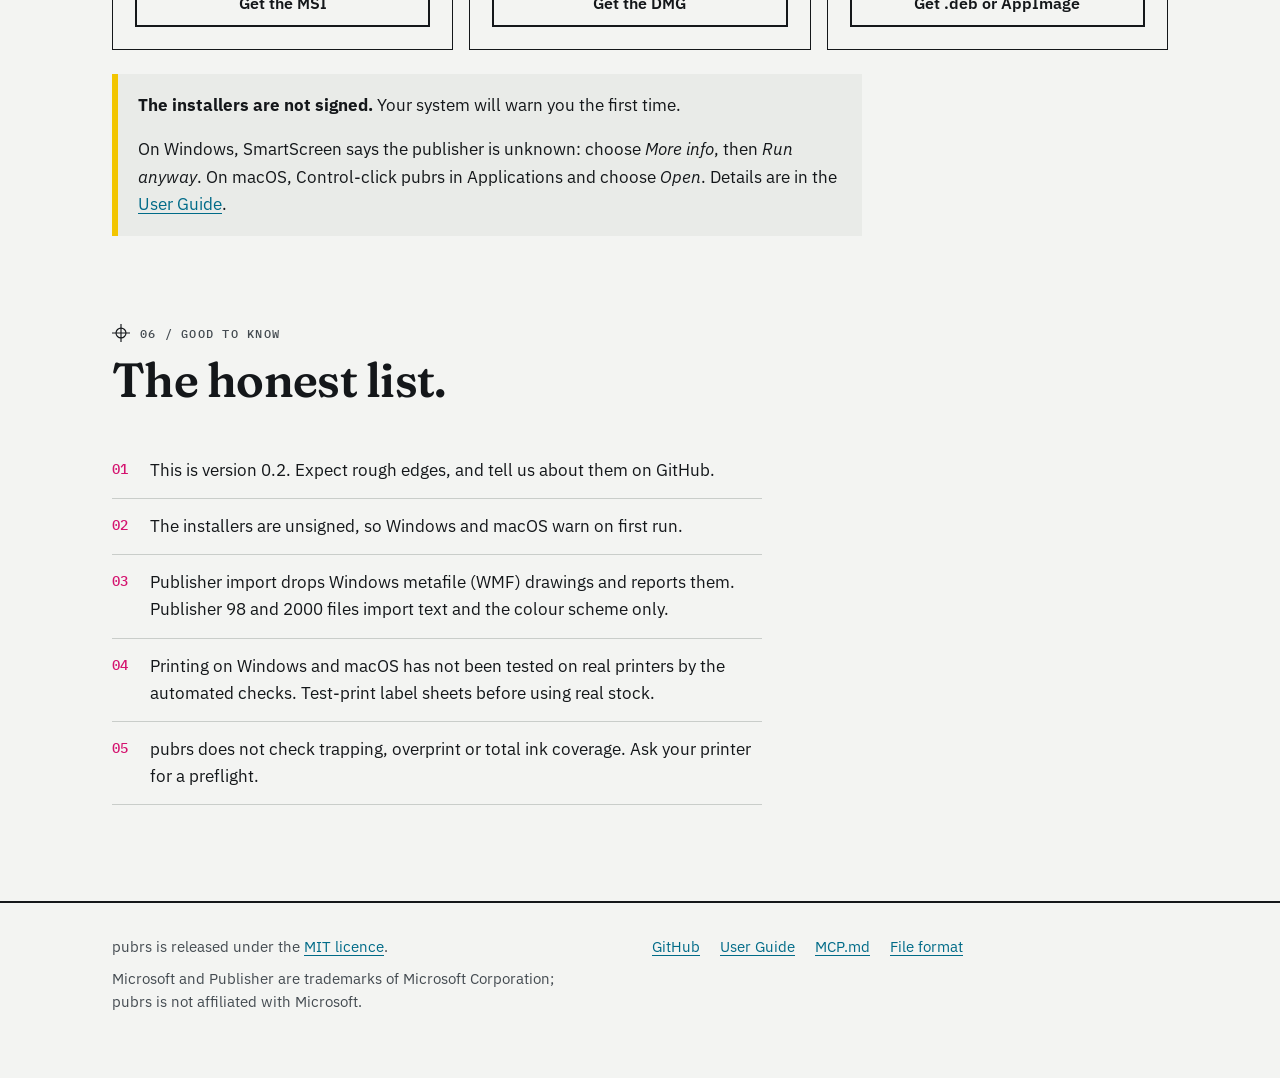
==== commit 3ef8ed3e: "feat(site): real screenshots in the gallery and layout polish Co-Authored-By: Claude Opus 5.5 <norep" ====
--- a/site/index.html
+++ b/site/index.html
@@ -38,7 +38,7 @@
 <ul class="badges" aria-label="Platforms"><li>Windows</li><li>macOS</li><li>Linux</li><li>MIT licence</li></ul>
 <p class="hero-note">A free alternative to Microsoft Publisher, which reached end of life in October 2026. Version 0.2 is early software: see <a href="#good-to-know">Good to know</a>.</p>
 </div>
-<figure class="frame"><a href="assets/screens/newsletter.png" aria-label="Open full size: a newsletter in pubrs"><img src="assets/screens/newsletter.png" width="1600" height="1000" alt="The pubrs editor showing a four-page newsletter with a masthead, lead story and photo" fetchpriority="high"></a></figure>
+<figure class="frame"><a href="assets/screens/newsletter.png" aria-label="Open full size: a newsletter in pubrs"><img src="assets/screens/newsletter.png" width="2160" height="1350" alt="The pubrs editor showing the first page of a four-page community newsletter, with the lead story selected and the properties panel open" fetchpriority="high"></a></figure>
 </div>
 <div class="wrap"><div class="ruler" role="presentation"><span class="cmyk" aria-hidden="true"><i></i><i></i><i></i><i></i></span></div></div>
 </div>
@@ -55,15 +55,15 @@
 
 <section id="tour"><div class="wrap">
 <div class="sec-head"><p class="folio"><svg class="reg" viewBox="0 0 20 20" fill="none" stroke="currentColor" stroke-width="1.3" aria-hidden="true"><circle cx="10" cy="10" r="5.5"/><path d="M10 0v20M0 10h20"/></svg><span>02 / Feature tour</span></p><h2>What is in 0.2.</h2></div>
-<article class="row"><div><span class="tag">01</span><h3>Start from a template</h3><p>Thirteen built-in templates: flyer, trifold brochure, business card, a four-page newsletter, greeting card, postcard, certificate, menu, letterhead, #10 envelope, a 12-month calendar, address labels and a business card sheet.</p><p>Every template uses a colour scheme, so one click recolours the whole thing.</p></div><figure class="frame "><a href="assets/screens/templates.png" aria-label="Open full size: The New from Template gallery showing built-in pubrs templates"><img src="assets/screens/templates.png" width="1600" height="1000" loading="lazy" alt="The New from Template gallery showing built-in pubrs templates"></a></figure></article>
-<article class="row flip"><div><span class="tag">02</span><h3>Tables that behave</h3><p>Insert a table, type into it and move between cells with Tab. Merge and split cells, resize rows and columns, and set cell properties.</p></div><figure class="frame "><a href="assets/screens/tables.png" aria-label="Open full size: A table in a pubrs publication with merged cells"><img src="assets/screens/tables.png" width="1600" height="1000" loading="lazy" alt="A table in a pubrs publication with merged cells"></a></figure></article>
-<article class="row"><div><span class="tag">03</span><h3>Mail merge and label sheets</h3><p>Pick a CSV or XLSX list, drop merge fields into your design, preview, then merge to PDF, to a new publication or to the printer. Letters work the same way as labels.</p><p>26 sheet presets cover Avery and A4 labels and cards. Booklets are imposed for saddle stitch.</p></div><figure class="frame "><a href="assets/screens/mail-merge.png" aria-label="Open full size: The mail merge wizard open over an address label sheet"><img src="assets/screens/mail-merge.png" width="1600" height="1000" loading="lazy" alt="The mail merge wizard open over an address label sheet"></a></figure></article>
-<article class="row flip"><div><span class="tag">04</span><h3>Merged labels, ready to print</h3><p>One record per label, placed at the exact positions of the sheet. Avery and other product numbers are trademarks of their owners and only name a sheet.</p></div><figure class="frame "><a href="assets/screens/merged-labels.png" aria-label="Open full size: A sheet of merged address labels"><img src="assets/screens/merged-labels.png" width="1600" height="1000" loading="lazy" alt="A sheet of merged address labels"></a></figure></article>
-<article class="row"><div><span class="tag">05</span><h3>Design Checker</h3><p>A panel that updates as you edit and lists what could go wrong in print: text that does not fit, missing fonts, pictures under 150 dpi, objects past the bleed, RGB colour in a commercial job. Click an issue to jump to it.</p></div><figure class="frame "><a href="assets/screens/design-checker.png" aria-label="Open full size: The Design Checker panel listing print problems by page"><img src="assets/screens/design-checker.png" width="1600" height="1000" loading="lazy" alt="The Design Checker panel listing print problems by page"></a></figure></article>
-<article class="row flip"><div><span class="tag">06</span><h3>WordArt and BorderArt</h3><p>WordArt, drop shadows and BorderArt for the certificates, menus and cards where you want some flourish.</p></div><figure class="frame "><a href="assets/screens/wordart.png" aria-label="Open full size: A certificate with decorative BorderArt and a WordArt headline"><img src="assets/screens/wordart.png" width="1600" height="1000" loading="lazy" alt="A certificate with decorative BorderArt and a WordArt headline"></a></figure></article>
-<article class="row"><div><span class="tag">07</span><h3>Colour that prints</h3><p>RGB, CMYK and spot swatches, tints, linear and radial gradients, and twelve colour schemes. Change a swatch once and every use follows.</p></div><figure class="frame "><a href="assets/screens/colour.png" aria-label="Open full size: The Swatches panel and colour scheme picker"><img src="assets/screens/colour.png" width="1600" height="1000" loading="lazy" alt="The Swatches panel and colour scheme picker"></a></figure></article>
-<article class="row flip"><div><span class="tag">08</span><h3>Ready for the print shop</h3><p>Export PDF/X-4 with a CMYK output intent, bleed, crop marks and embedded fonts, checked before it is written. <strong>Save for a commercial printer</strong> bundles the PDF, the editable publication with its pictures, and a list of fonts and colours.</p><p>pubrs does not check trapping, overprint or total ink. Ask your printer to run a preflight.</p></div><figure class="frame "><a href="assets/screens/export.png" aria-label="Open full size: The Export PDF dialog with the Commercial printing PDF/X-4 preset selected"><img src="assets/screens/export.png" width="1600" height="1000" loading="lazy" alt="The Export PDF dialog with the Commercial printing PDF/X-4 preset selected"></a></figure></article>
-<article class="row"><div><span class="tag">09</span><h3>Open your old .pub files</h3><p>Open a Microsoft Publisher file from Publisher 2002 or later and get its pages, text, pictures, shapes, tables and colour scheme. Publisher 98 and 2000 files come across as text only.</p><p>Anything pubrs cannot bring over, such as Windows metafile (WMF) drawings, goes into a report instead of vanishing.</p></div><figure class="frame "><a href="assets/screens/pub-import.png" aria-label="Open full size: A Publisher file imported into pubrs, with the import report listing what was left out"><img src="assets/screens/pub-import.png" width="1600" height="1000" loading="lazy" alt="A Publisher file imported into pubrs, with the import report listing what was left out"></a></figure></article>
+<article class="row"><div><span class="tag">01</span><h3>Start from a template</h3><p>Thirteen built-in templates: flyer, trifold brochure, business card, a four-page newsletter, greeting card, postcard, certificate, menu, letterhead, #10 envelope, a 12-month calendar, address labels and a business card sheet.</p><p>Every template uses a colour scheme, so one click recolours the whole thing.</p></div><figure class="frame "><a href="assets/screens/templates.png" aria-label="Open full size: The New from Template gallery open over a newsletter"><img src="assets/screens/templates.png" width="2160" height="1350" loading="lazy" alt="The New from Template gallery open over a newsletter"></a></figure></article>
+<article class="row flip"><div><span class="tag">02</span><h3>Tables that behave</h3><p>Insert a table, type into it and move between cells with Tab. Merge and split cells, resize rows and columns, and set cell properties.</p></div><figure class="frame "><a href="assets/screens/tables.png" aria-label="Open full size: A newsletter page with a filled events table, a cell selected and the cell properties open"><img src="assets/screens/tables.png" width="2160" height="1350" loading="lazy" alt="A newsletter page with a filled events table, a cell selected and the cell properties open"></a></figure></article>
+<article class="row"><div><span class="tag">03</span><h3>Mail merge and label sheets</h3><p>Pick a CSV or XLSX list, drop merge fields into your design, preview, then merge to PDF, to a new publication or to the printer. Letters work the same way as labels.</p><p>26 sheet presets cover Avery and A4 labels and cards. Booklets are imposed for saddle stitch.</p></div><figure class="frame "><a href="assets/screens/mail-merge.png" aria-label="Open full size: The Mail Merge wizard on its Fields step, over an Avery 5160 address label sheet with a 30-record list loaded"><img src="assets/screens/mail-merge.png" width="2160" height="1350" loading="lazy" alt="The Mail Merge wizard on its Fields step, over an Avery 5160 address label sheet with a 30-record list loaded"></a></figure></article>
+<article class="row flip"><div><span class="tag">04</span><h3>Merged labels, ready to print</h3><p>One record per label, placed at the exact positions of the sheet. Avery and other product numbers are trademarks of their owners and only name a sheet.</p></div><figure class="frame "><a href="assets/screens/merged-labels.png" aria-label="Open full size: The merged publication: one address label per page, with real names"><img src="assets/screens/merged-labels.png" width="2160" height="1350" loading="lazy" alt="The merged publication: one address label per page, with real names"></a></figure></article>
+<article class="row"><div><span class="tag">05</span><h3>Design Checker</h3><p>A panel that updates as you edit and lists what could go wrong in print: text that does not fit, missing fonts, pictures under 150 dpi, objects past the bleed, RGB colour in a commercial job. Click an issue to jump to it.</p></div><figure class="frame "><a href="assets/screens/design-checker.png" aria-label="Open full size: A flyer with the Design Checker listing four issues, including missing alt text, tiny text, low contrast and overflowing text"><img src="assets/screens/design-checker.png" width="2160" height="1350" loading="lazy" alt="A flyer with the Design Checker listing four issues, including missing alt text, tiny text, low contrast and overflowing text"></a></figure></article>
+<article class="row flip"><div><span class="tag">06</span><h3>WordArt and BorderArt</h3><p>WordArt, drop shadows and BorderArt for the certificates, menus and cards where you want some flourish.</p></div><figure class="frame "><a href="assets/screens/wordart.png" aria-label="Open full size: A certificate with BorderArt and a wave-shaped WordArt title selected"><img src="assets/screens/wordart.png" width="2160" height="1350" loading="lazy" alt="A certificate with BorderArt and a wave-shaped WordArt title selected"></a></figure></article>
+<article class="row"><div><span class="tag">07</span><h3>Colour that prints</h3><p>RGB, CMYK and spot swatches, tints, linear and radial gradients, and twelve colour schemes. Change a swatch once and every use follows.</p></div><figure class="frame "><a href="assets/screens/colour.png" aria-label="Open full size: The Colour Scheme dialog with the Plum Orchard scheme applied to a newsletter, and the Swatches panel open"><img src="assets/screens/colour.png" width="2160" height="1350" loading="lazy" alt="The Colour Scheme dialog with the Plum Orchard scheme applied to a newsletter, and the Swatches panel open"></a></figure></article>
+<article class="row flip"><div><span class="tag">08</span><h3>Ready for the print shop</h3><p>Export PDF/X-4 with a CMYK output intent, bleed, crop marks and embedded fonts, checked before it is written. <strong>Save for a commercial printer</strong> bundles the PDF, the editable publication with its pictures, and a list of fonts and colours.</p><p>pubrs does not check trapping, overprint or total ink. Ask your printer to run a preflight.</p></div><figure class="frame "><a href="assets/screens/export.png" aria-label="Open full size: The Export PDF dialog with the Commercial printing PDF/X-4 preset selected"><img src="assets/screens/export.png" width="2160" height="1350" loading="lazy" alt="The Export PDF dialog with the Commercial printing PDF/X-4 preset selected"></a></figure></article>
+<article class="row"><div><span class="tag">09</span><h3>Open your old .pub files</h3><p>Open a Microsoft Publisher file from Publisher 2002 or later and get its pages, text, pictures, shapes, tables and colour scheme. Publisher 98 and 2000 files come across as text and the colour scheme.</p><p>Anything pubrs cannot bring over, such as Windows metafile (WMF) drawings, goes into a report instead of vanishing.</p></div><figure class="frame "><a href="assets/screens/pub-import.png" aria-label="Open full size: A Publisher file imported into pubrs, with the import report dialog listing what was left out"><img src="assets/screens/pub-import.png" width="2160" height="1350" loading="lazy" alt="A Publisher file imported into pubrs, with the import report dialog listing what was left out"></a></figure></article>
 <p class="also-title">Also in the box</p>
 <ul class="also"><li>Hyphenation and justification</li><li>Paragraph controls and drop caps</li><li>Tab stops with leaders, bullets and numbering</li><li>Character formatting</li><li>Tight and through text wrap</li><li>Rulers and guides</li><li>Find and replace</li><li>Spell check</li><li>Clipboard, IME and right-to-left text</li><li>Open <code>.pubrs</code> file format</li></ul>
 <p class="prose" style="color:var(--ink-2);margin-top:28px">Layout is incremental, so editing stays quick. A 200-page publication takes about 10 ms per keystroke on the developer's machine.</p>
@@ -71,7 +71,7 @@
 
 <section id="made"><div class="wrap">
 <div class="sec-head"><p class="folio"><svg class="reg" viewBox="0 0 20 20" fill="none" stroke="currentColor" stroke-width="1.3" aria-hidden="true"><circle cx="10" cy="10" r="5.5"/><path d="M10 0v20M0 10h20"/></svg><span>03 / Made with pubrs</span></p><h2>Pages from the templates, filled in.</h2></div>
-<div class="gallery"><figure class="frame page"><a href="assets/screens/render-newsletter.png" aria-label="Open full size: Newsletter page rendered by pubrs"><img src="assets/screens/render-newsletter.png" width="850" height="1100" loading="lazy" alt="Newsletter page rendered by pubrs"></a><figcaption>Newsletter</figcaption></figure><figure class="frame page"><a href="assets/screens/render-certificate.png" aria-label="Open full size: Certificate page rendered by pubrs"><img src="assets/screens/render-certificate.png" width="850" height="1100" loading="lazy" alt="Certificate page rendered by pubrs"></a><figcaption>Certificate</figcaption></figure><figure class="frame page"><a href="assets/screens/render-menu.png" aria-label="Open full size: Menu page rendered by pubrs"><img src="assets/screens/render-menu.png" width="850" height="1100" loading="lazy" alt="Menu page rendered by pubrs"></a><figcaption>Menu</figcaption></figure><figure class="frame page"><a href="assets/screens/render-postcard.png" aria-label="Open full size: Postcard page rendered by pubrs"><img src="assets/screens/render-postcard.png" width="850" height="1100" loading="lazy" alt="Postcard page rendered by pubrs"></a><figcaption>Postcard</figcaption></figure><figure class="frame page"><a href="assets/screens/render-calendar.png" aria-label="Open full size: Calendar page rendered by pubrs"><img src="assets/screens/render-calendar.png" width="850" height="1100" loading="lazy" alt="Calendar page rendered by pubrs"></a><figcaption>Calendar</figcaption></figure></div>
+<div class="gallery"><div class="grow"><figure class="frame page" style="flex:0.773 1 0"><a href="assets/screens/render-newsletter.png" aria-label="Open full size: Newsletter page rendered by pubrs"><img src="assets/screens/render-newsletter.png" width="1105" height="1430" loading="lazy" alt="Newsletter page rendered by pubrs"></a><figcaption>Newsletter</figcaption></figure><figure class="frame page" style="flex:0.773 1 0"><a href="assets/screens/render-menu.png" aria-label="Open full size: Menu page rendered by pubrs"><img src="assets/screens/render-menu.png" width="1105" height="1430" loading="lazy" alt="Menu page rendered by pubrs"></a><figcaption>Menu</figcaption></figure><figure class="frame page" style="flex:1.294 1 0"><a href="assets/screens/render-certificate.png" aria-label="Open full size: Certificate page rendered by pubrs"><img src="assets/screens/render-certificate.png" width="1430" height="1105" loading="lazy" alt="Certificate page rendered by pubrs"></a><figcaption>Certificate</figcaption></figure></div><div class="grow"><figure class="frame page" style="flex:1.294 1 0"><a href="assets/screens/render-calendar.png" aria-label="Open full size: Calendar page rendered by pubrs"><img src="assets/screens/render-calendar.png" width="1430" height="1105" loading="lazy" alt="Calendar page rendered by pubrs"></a><figcaption>Calendar</figcaption></figure><figure class="frame page" style="flex:1.500 1 0"><a href="assets/screens/render-postcard.png" aria-label="Open full size: Postcard page rendered by pubrs"><img src="assets/screens/render-postcard.png" width="1020" height="680" loading="lazy" alt="Postcard page rendered by pubrs"></a><figcaption>Postcard</figcaption></figure></div></div>
 </div></section>
 
 <section id="power"><div class="wrap">
@@ -113,7 +113,7 @@
 <ol class="good">
 <li><span>This is version 0.2. Expect rough edges, and tell us about them on GitHub.</span></li>
 <li><span>The installers are unsigned, so Windows and macOS warn on first run.</span></li>
-<li><span>Publisher import drops Windows metafile (WMF) drawings and reports them. Publisher 98 and 2000 files import text only.</span></li>
+<li><span>Publisher import drops Windows metafile (WMF) drawings and reports them. Publisher 98 and 2000 files import text and the colour scheme only.</span></li>
 <li><span>Printing on Windows and macOS has not been tested on real printers by the automated checks. Test-print label sheets before using real stock.</span></li>
 <li><span>pubrs does not check trapping, overprint or total ink coverage. Ask your printer for a preflight.</span></li>
 </ol>
--- a/site/styles.css
+++ b/site/styles.css
@@ -168,3 +168,10 @@
 @media (min-width: 800px) { footer .wrap { grid-template-columns: 1fr 1fr; } }
 footer ul { list-style: none; margin: 0; padding: 0; display: flex; flex-wrap: wrap; gap: 6px 20px; }
 footer p { margin: 0 0 8px; max-width: 52ch; }
+
+/* gallery rows: flex-grow follows aspect ratio so pages in a row share a height */
+.gallery { display: block; }
+.grow { display: flex; gap: 20px; align-items: flex-start; margin-bottom: 28px; }
+.grow .frame { min-width: 0; padding: 10px; }
+.frame.page img { aspect-ratio: auto; height: auto; object-fit: contain; }
+@media (max-width: 640px) { .grow { flex-direction: column; align-items: stretch; margin-bottom: 0; gap: 20px; } .grow .frame { flex: none !important; margin-bottom: 8px; } }
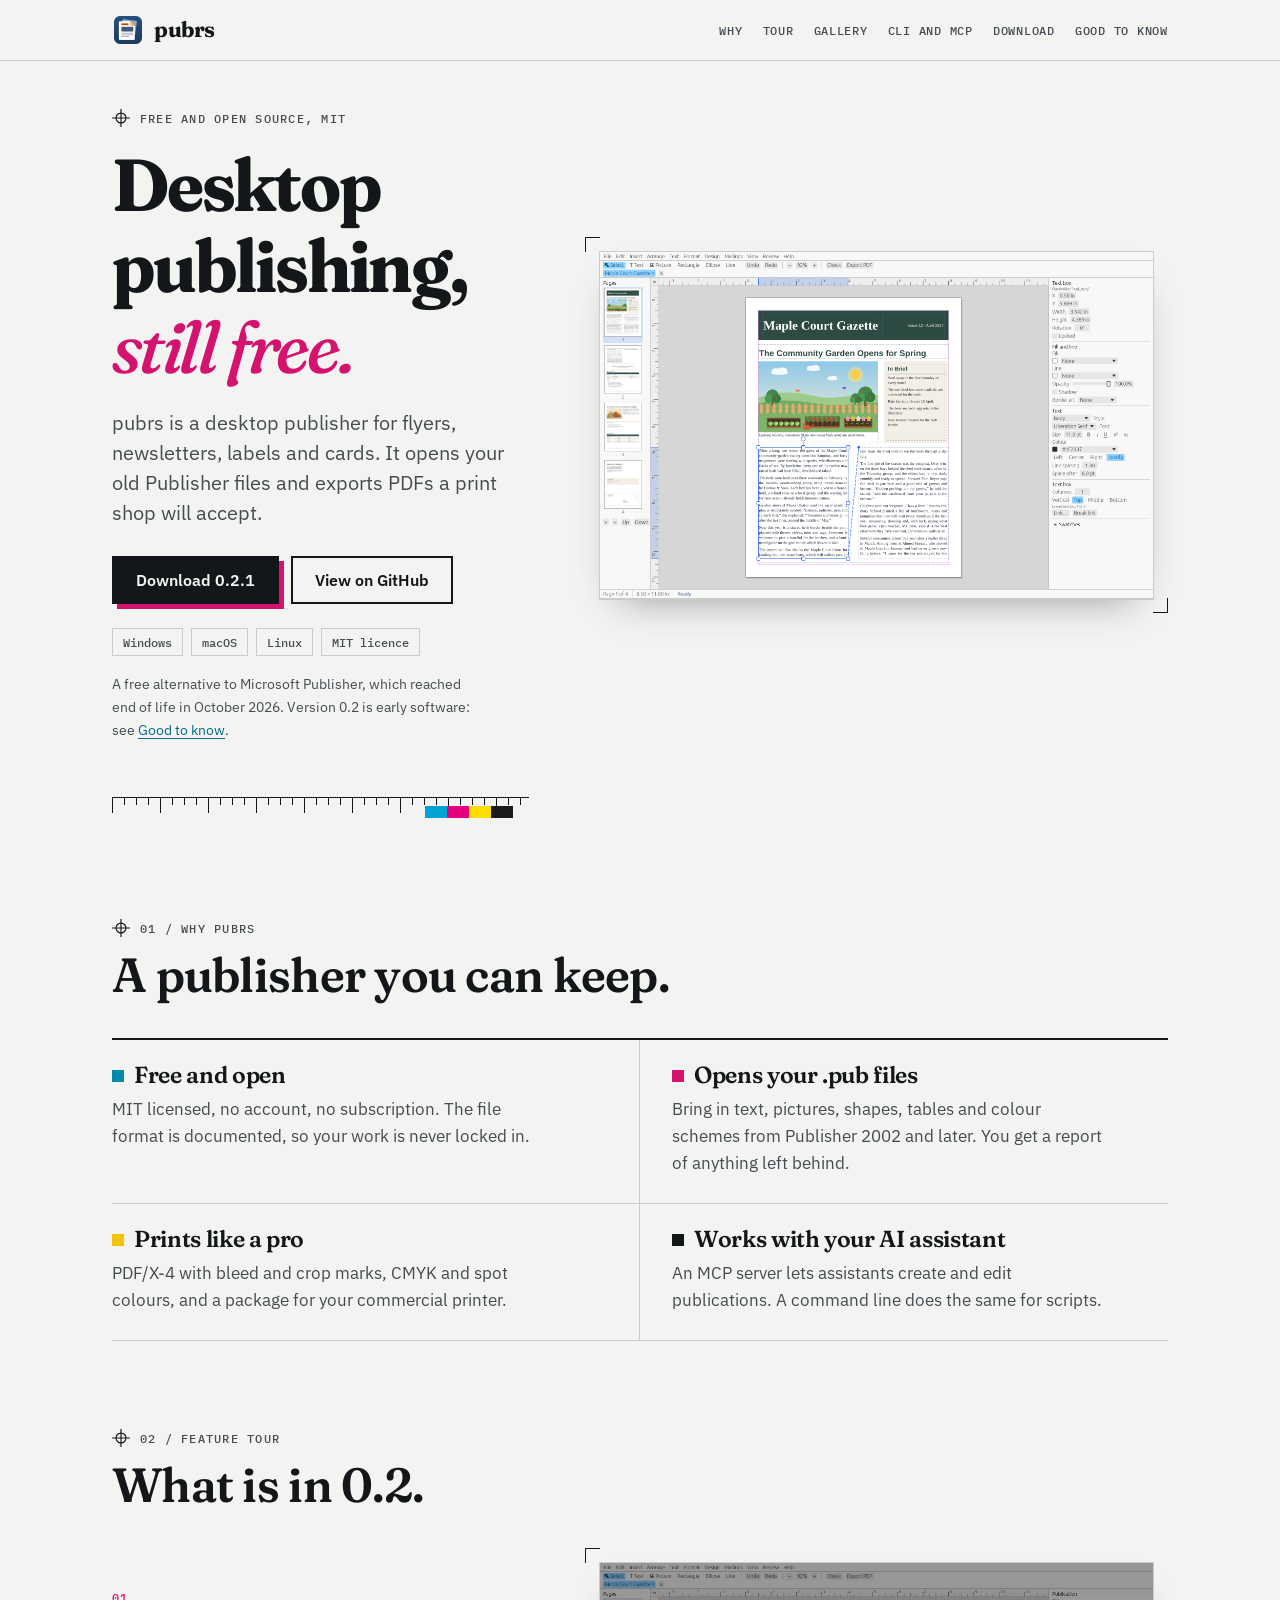
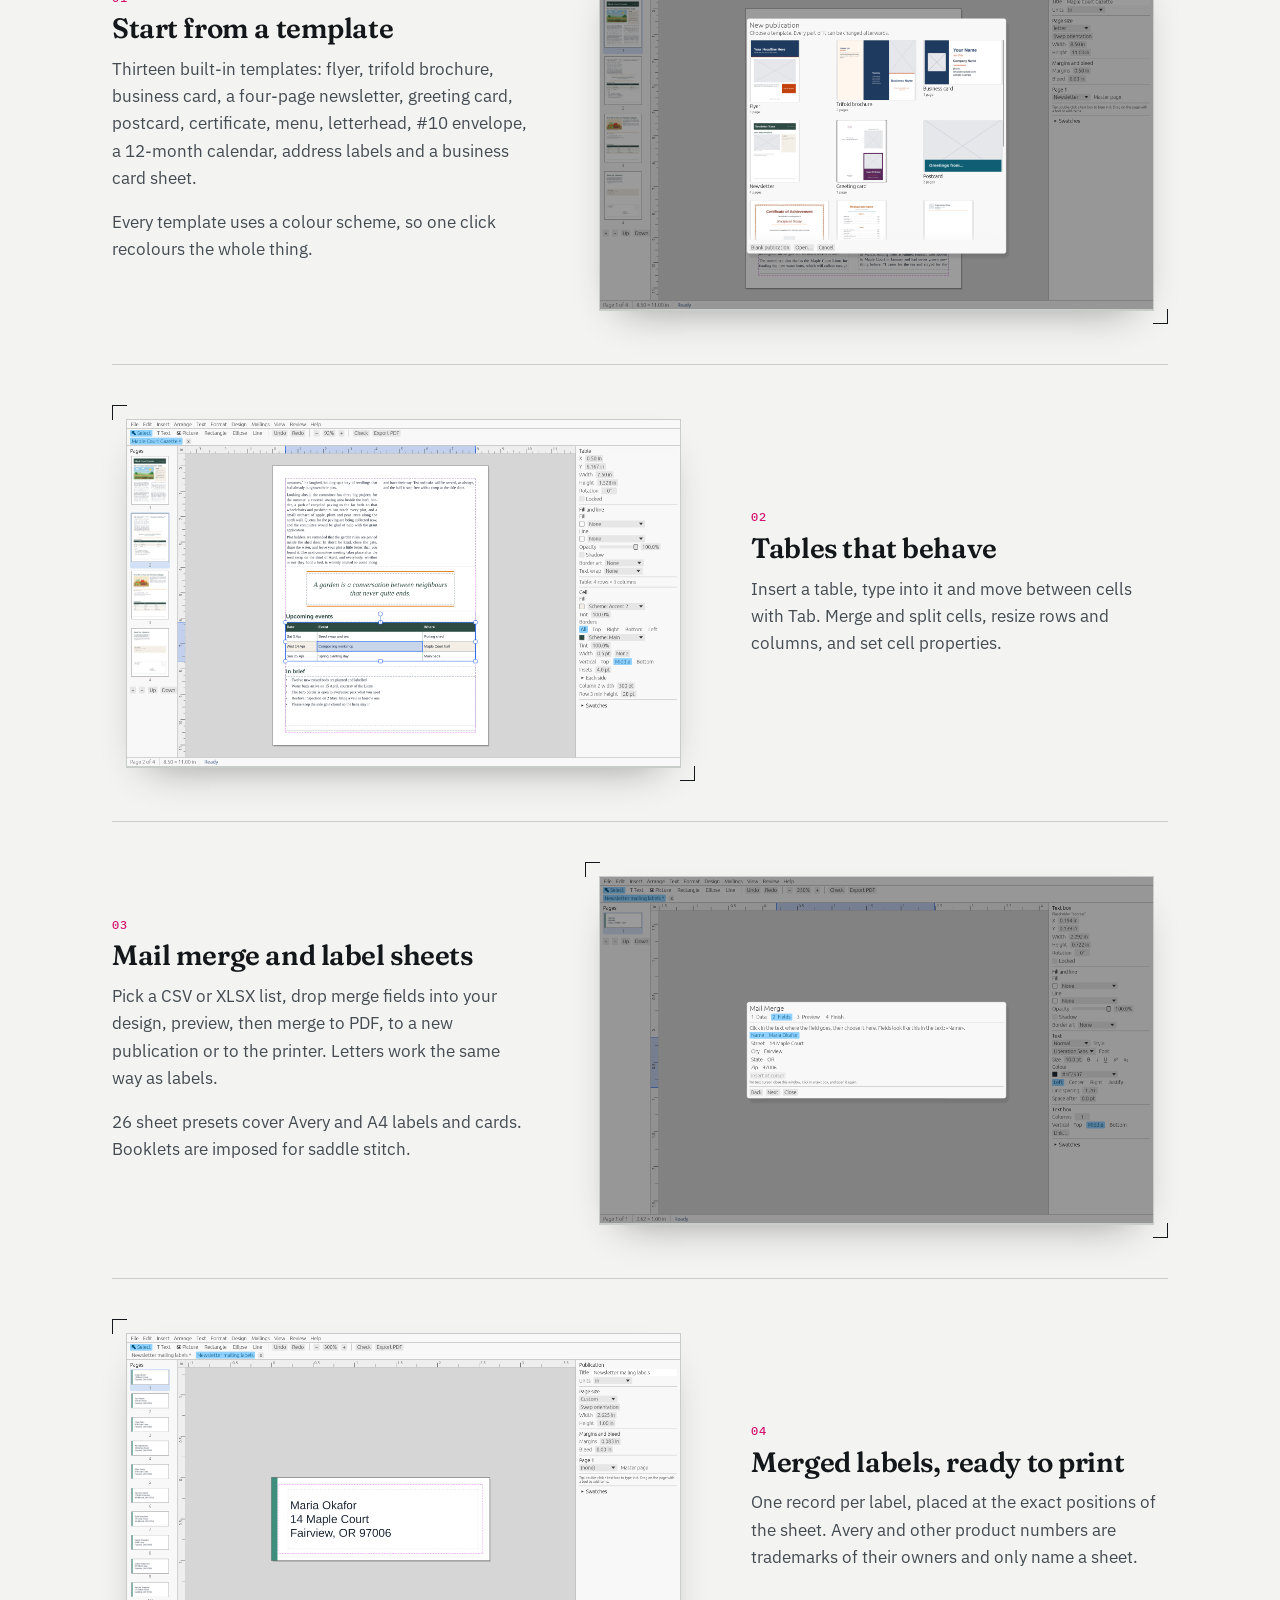
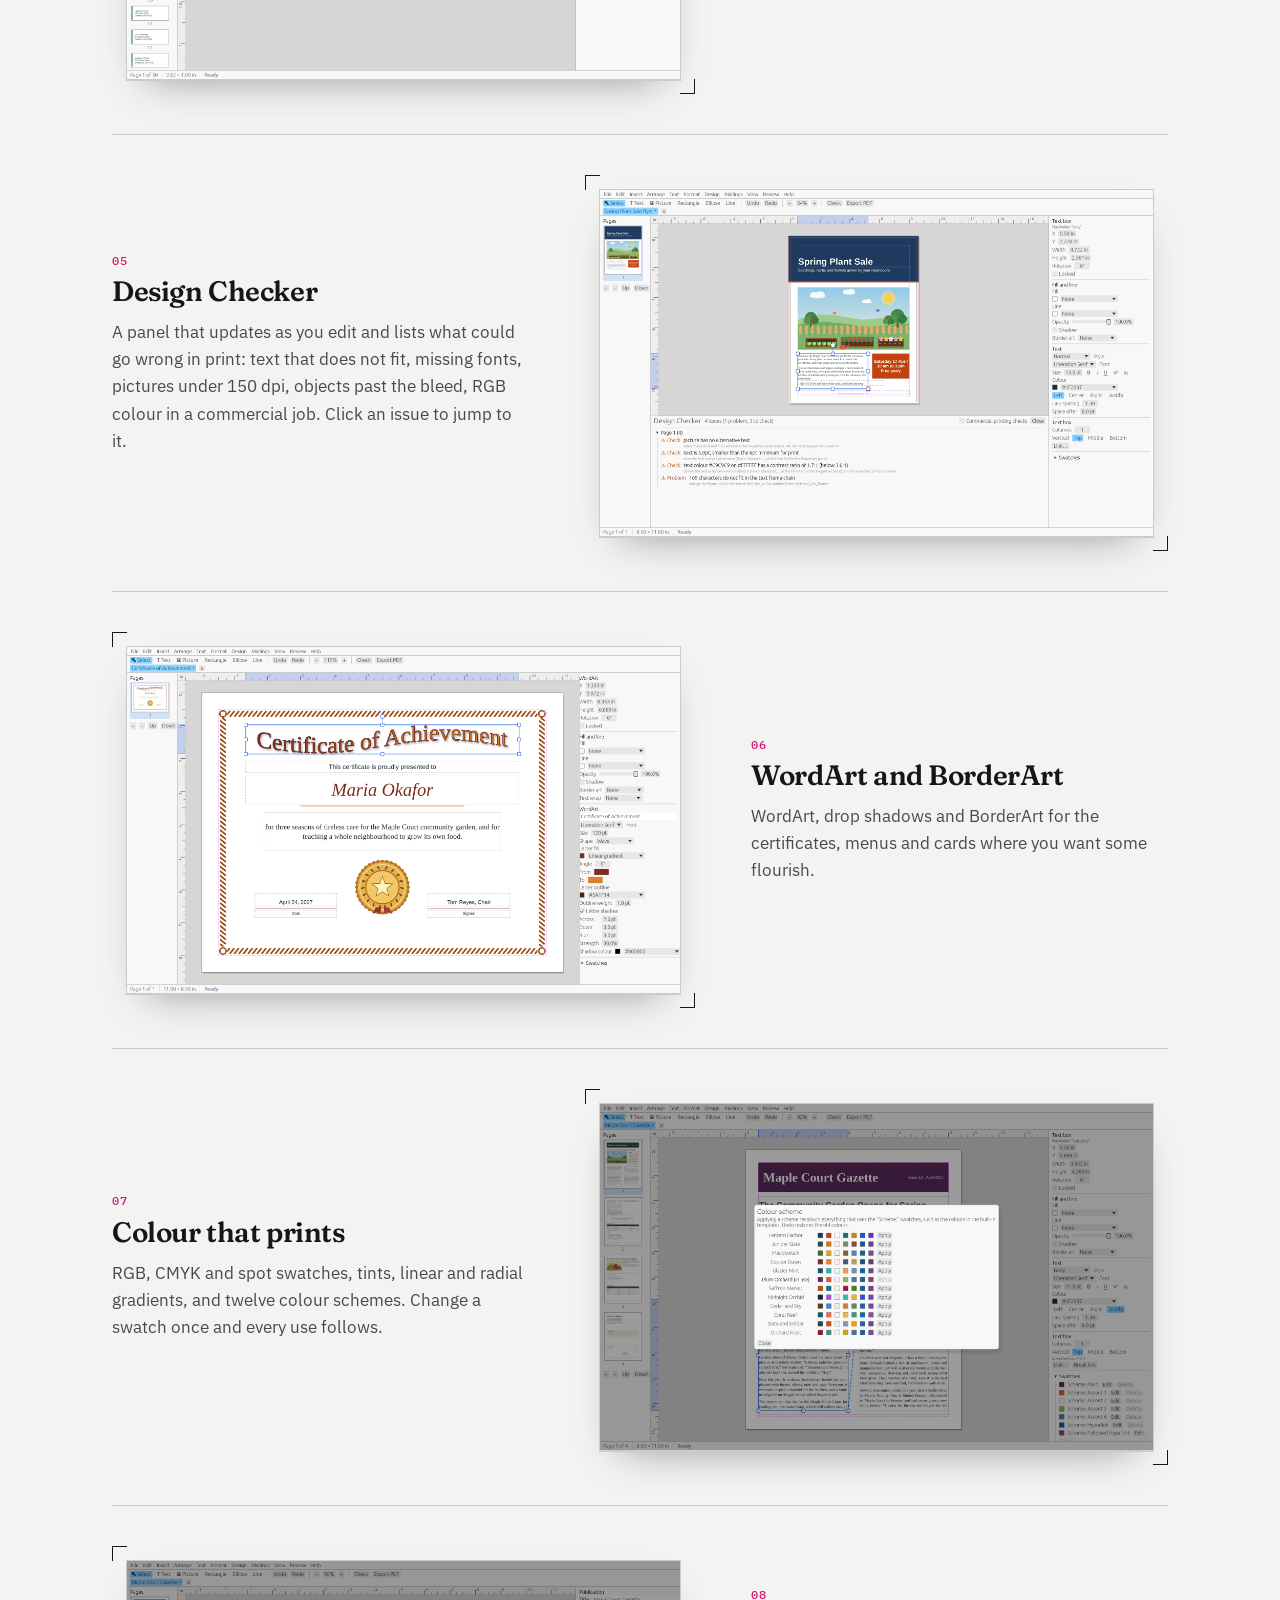
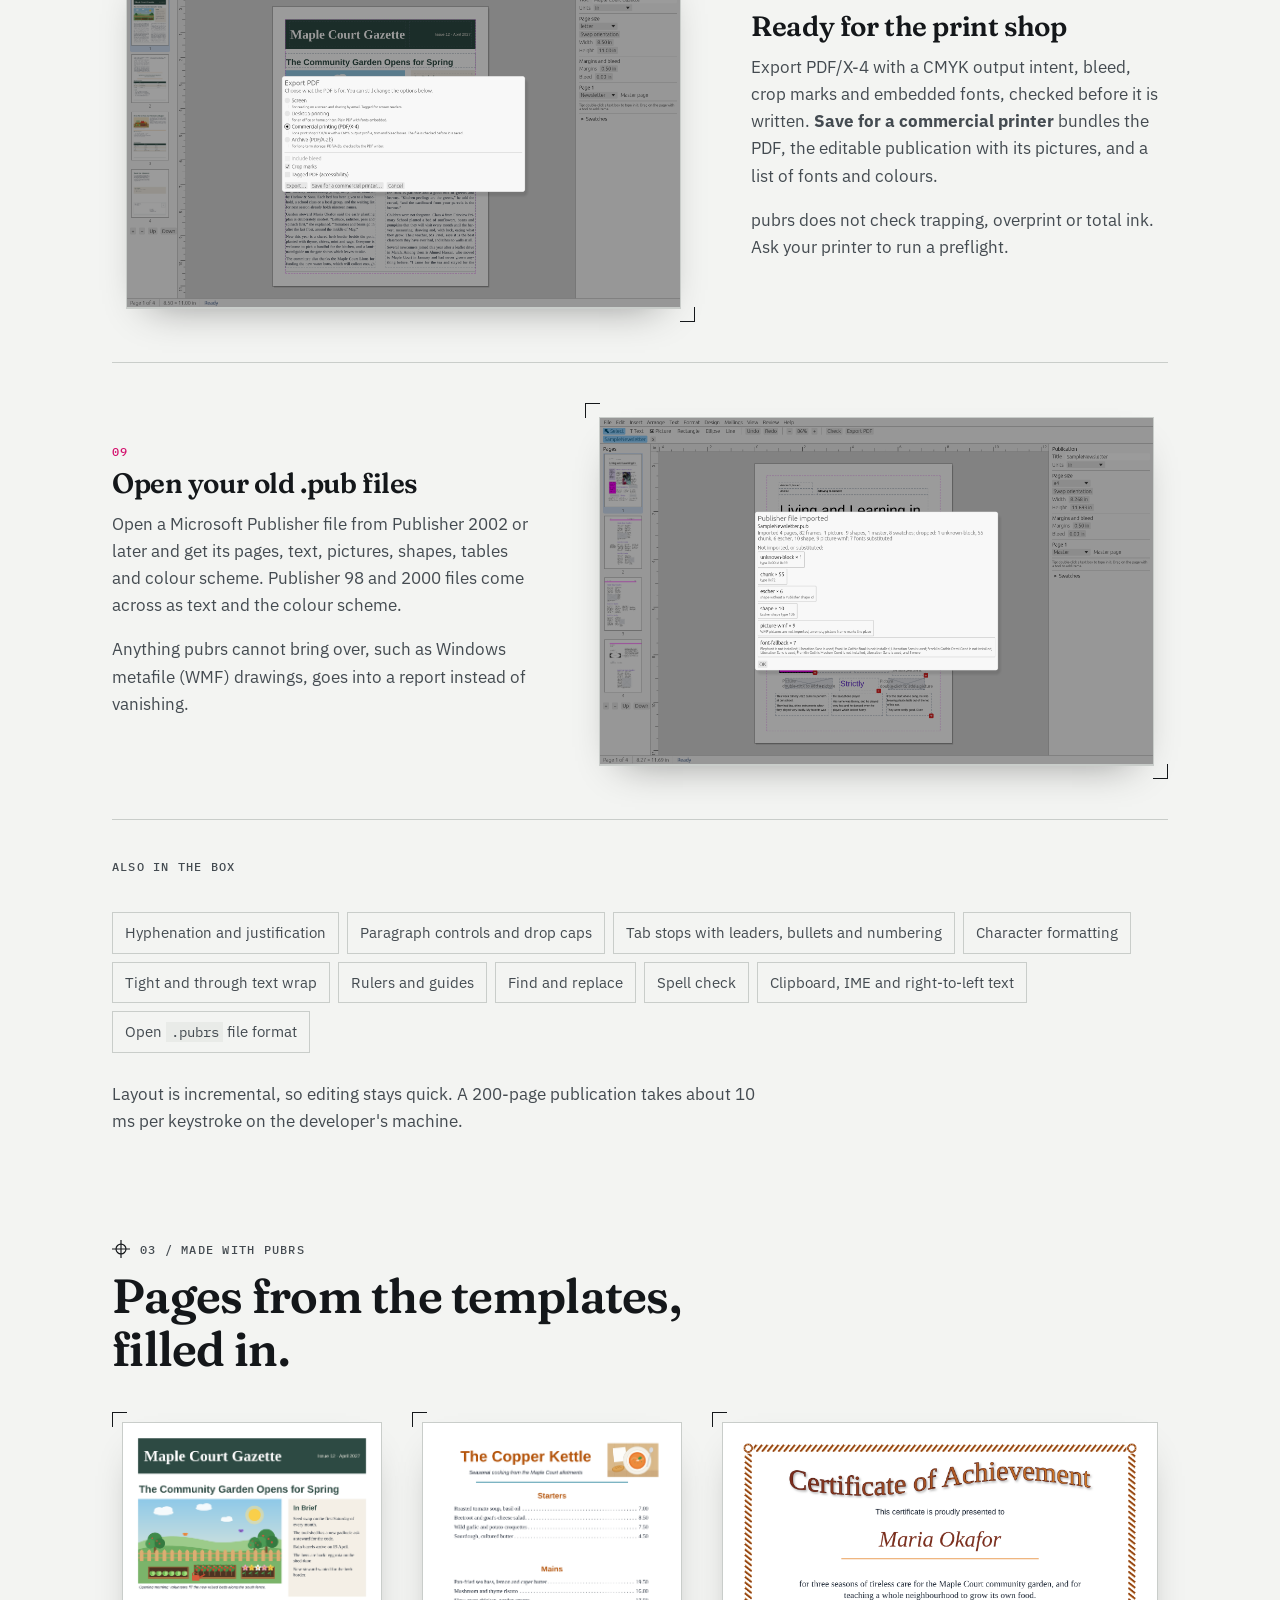
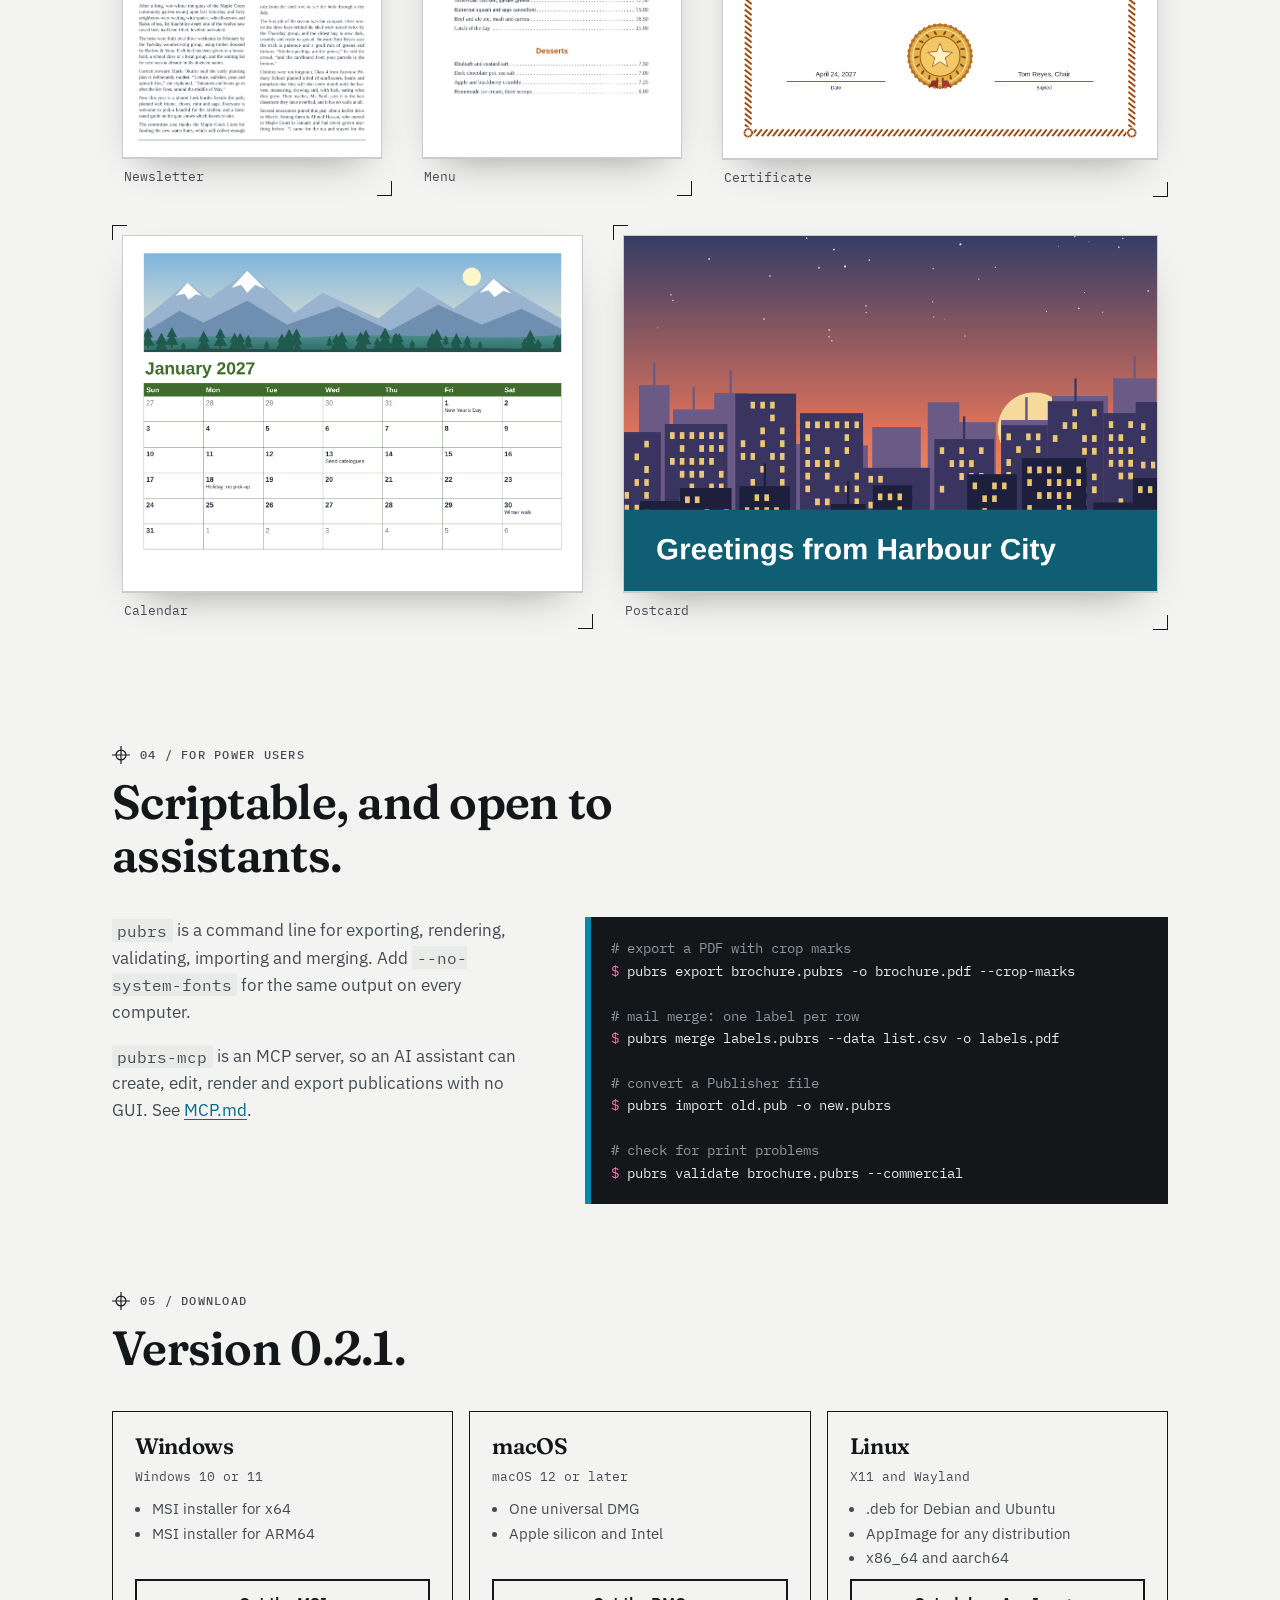
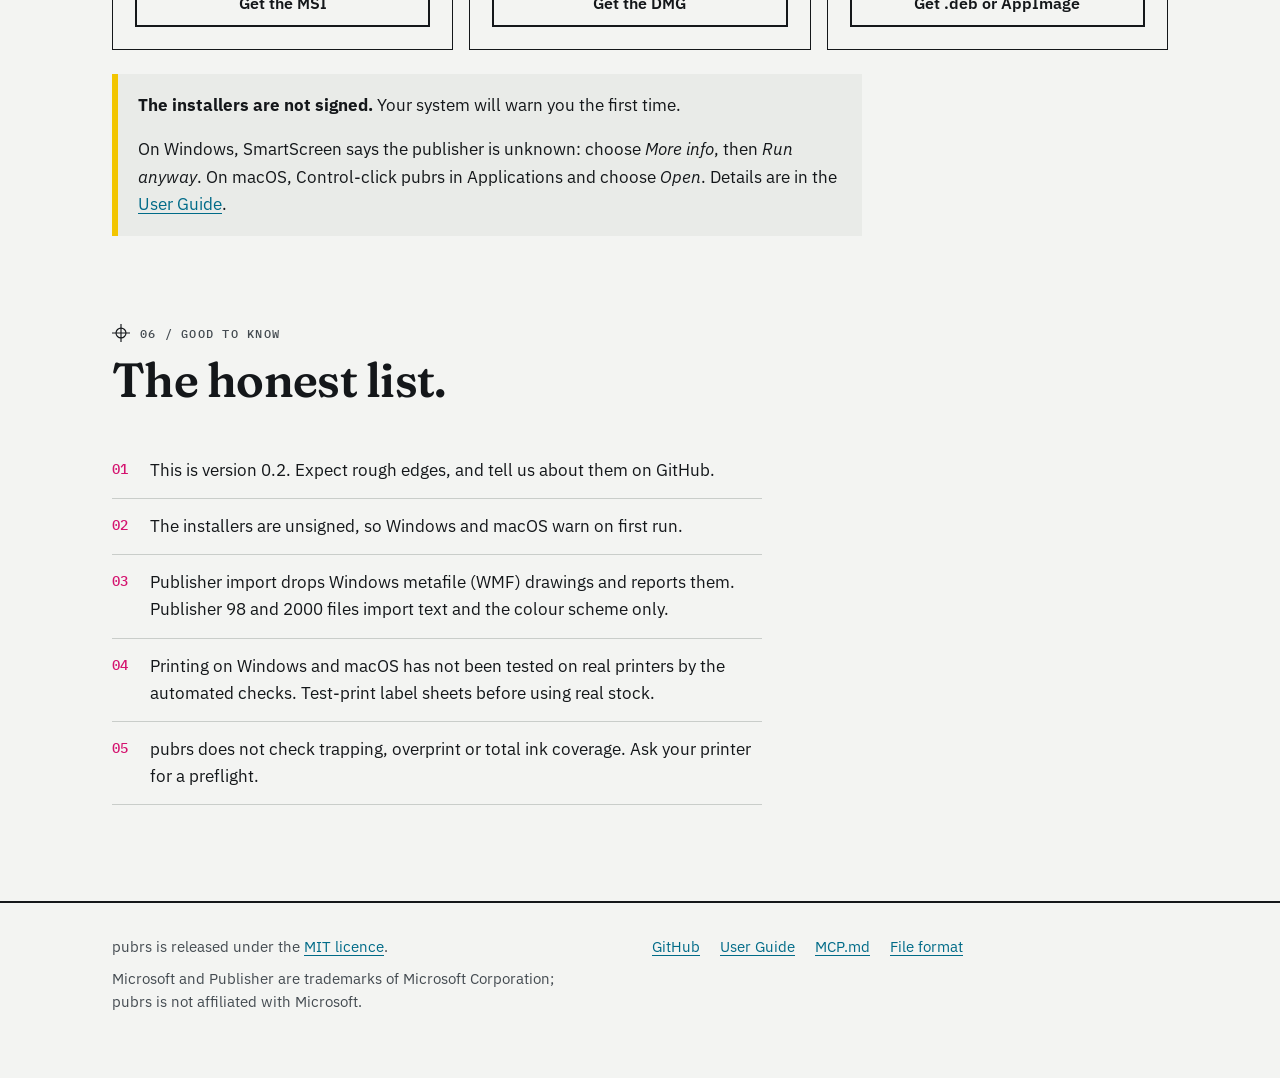
==== commit 51f25cd1: "docs: 0.2.1 published; site download and PROGRESS Co-Authored-By: Claude Opus 5.5 <noreply@anthropic" ====
--- a/site/index.html
+++ b/site/index.html
@@ -34,7 +34,7 @@
 <p class="folio"><svg class="reg" viewBox="0 0 20 20" fill="none" stroke="currentColor" stroke-width="1.3" aria-hidden="true"><circle cx="10" cy="10" r="5.5"/><path d="M10 0v20M0 10h20"/></svg><span>Free and open source, MIT</span></p>
 <h1>Desktop publishing, <em>still free.</em></h1>
 <p class="lede">pubrs is a desktop publisher for flyers, newsletters, labels and cards. It opens your old Publisher files and exports PDFs a print shop will accept.</p>
-<div class="cta"><a class="btn primary" href="https://github.com/donaldsteele/pubrs/releases/latest">Download 0.2.0</a><a class="btn secondary" href="https://github.com/donaldsteele/pubrs">View on GitHub</a></div>
+<div class="cta"><a class="btn primary" href="https://github.com/donaldsteele/pubrs/releases/latest">Download 0.2.1</a><a class="btn secondary" href="https://github.com/donaldsteele/pubrs">View on GitHub</a></div>
 <ul class="badges" aria-label="Platforms"><li>Windows</li><li>macOS</li><li>Linux</li><li>MIT licence</li></ul>
 <p class="hero-note">A free alternative to Microsoft Publisher, which reached end of life in October 2026. Version 0.2 is early software: see <a href="#good-to-know">Good to know</a>.</p>
 </div>
@@ -96,7 +96,7 @@
 </div></section>
 
 <section id="download"><div class="wrap">
-<div class="sec-head"><p class="folio"><svg class="reg" viewBox="0 0 20 20" fill="none" stroke="currentColor" stroke-width="1.3" aria-hidden="true"><circle cx="10" cy="10" r="5.5"/><path d="M10 0v20M0 10h20"/></svg><span>05 / Download</span></p><h2>Version 0.2.0.</h2></div>
+<div class="sec-head"><p class="folio"><svg class="reg" viewBox="0 0 20 20" fill="none" stroke="currentColor" stroke-width="1.3" aria-hidden="true"><circle cx="10" cy="10" r="5.5"/><path d="M10 0v20M0 10h20"/></svg><span>05 / Download</span></p><h2>Version 0.2.1.</h2></div>
 <div class="dl">
 <div class="card"><h3>Windows</h3><p class="req">Windows 10 or 11</p><ul><li>MSI installer for x64</li><li>MSI installer for ARM64</li></ul><a class="btn" href="https://github.com/donaldsteele/pubrs/releases/latest">Get the MSI</a></div>
 <div class="card"><h3>macOS</h3><p class="req">macOS 12 or later</p><ul><li>One universal DMG</li><li>Apple silicon and Intel</li></ul><a class="btn" href="https://github.com/donaldsteele/pubrs/releases/latest">Get the DMG</a></div>
--- a/site/styles.css
+++ b/site/styles.css
@@ -145,6 +145,7 @@
 .power { display: grid; gap: 32px; }
 @media (min-width: 900px) { .power { grid-template-columns: minmax(0, 5fr) minmax(0, 7fr); gap: 56px; align-items: start; } }
 pre { margin: 0; background: #14171a; color: #e9ece9; padding: 20px; overflow-x: auto; font-size: 0.85rem; line-height: 1.65; border-left: 6px solid var(--cyan); }
+pre code { background: none; padding: 0; font-size: inherit; color: inherit; }
 pre .c { color: #8e989f; }
 pre .p { color: #ff6fae; user-select: none; }
 .power p { color: var(--ink-2); }
